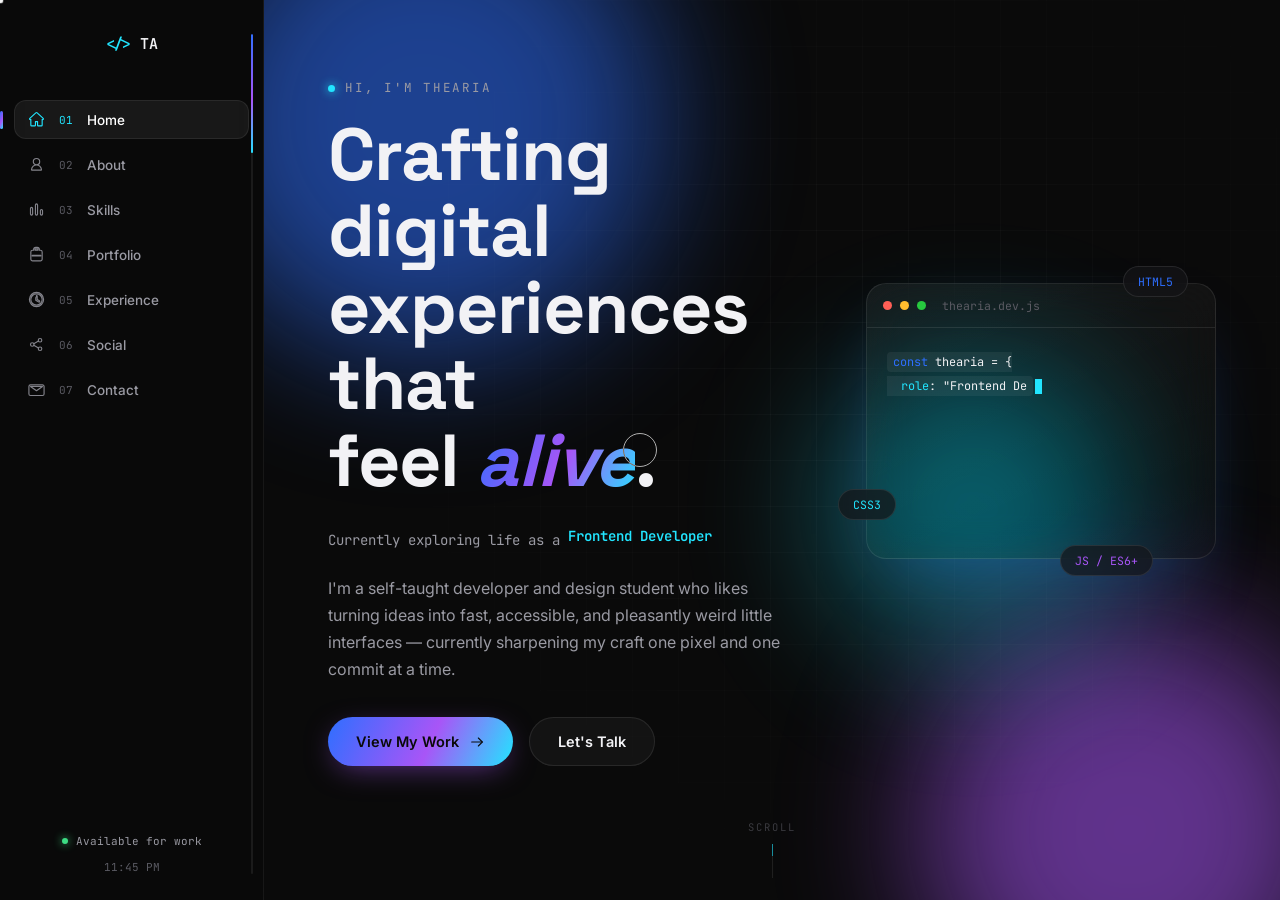
==== index.html @ 5e6c7d55 "Update portfolio files" ====
<!DOCTYPE html>
<html lang="en">
<head>
  <meta charset="UTF-8" />
  <meta name="viewport" content="width=device-width, initial-scale=1, viewport-fit=cover" />
  <title>TheAria — Frontend Developer &amp; UI/UX Designer</title>
  <meta name="description" content="Portfolio of TheAria, a student web designer and frontend developer crafting fast, accessible, and pleasantly weird digital interfaces." />

  <!-- Fonts -->
  <link rel="preconnect" href="https://fonts.googleapis.com" />
  <link rel="preconnect" href="https://fonts.gstatic.com" crossorigin />
  <link href="https://fonts.googleapis.com/css2?family=Space+Grotesk:wght@400;500;600;700&family=Inter:wght@400;500;600;700&family=JetBrains+Mono:wght@400;500;600&display=swap" rel="stylesheet" />

  <link rel="stylesheet" href="style.css" />

  <!-- Inline favicon با حروف TA -->
  <link rel="icon" href="data:image/svg+xml,<svg xmlns=%22http://www.w3.org/2000/svg%22 viewBox=%220 0 32 32%22><rect width=%2232%22 height=%2232%22 rx=%228%22 fill=%22%230A0A0A%22/><text x=%2216%22 y=%2222%22 font-family=%22monospace%22 font-size=%2214%22 fill=%22%2322E5FF%22 text-anchor=%22middle%22>TA</text></svg>" />
</head>
<body class="has-no-cursor">

  <!-- ======================= -->
  <!-- SVG icon sprite (referenced via <use>) -->
  <!-- ======================= -->
  <svg style="display:none" aria-hidden="true">
    <defs>
      <!-- Navigation icons (solid fill, use fill="currentColor" so color CSS works through <use>) -->
      <symbol id="icon-home" viewBox="0 0 24 24" fill="currentColor">
        <path d="M11.03 2.6a1.4 1.4 0 0 1 1.94 0L21.5 10.5a1 1 0 0 1-1.4 1.43L20 11.8V20a1 1 0 0 1-1 1h-4.5a1 1 0 0 1-1-1v-5h-3v5a1 1 0 0 1-1 1H5a1 1 0 0 1-1-1v-8.2l-.1.13a1 1 0 0 1-1.4-1.43z"/>
      </symbol>
      <symbol id="icon-about" viewBox="0 0 24 24" fill="currentColor">
        <path d="M12 3.5a4.5 4.5 0 1 1 0 9 4.5 4.5 0 0 1 0-9zM5 19.5c0-3.87 3.13-7 7-7s7 3.13 7 7a.5.5 0 0 1-.5.5h-13a.5.5 0 0 1-.5-.5z"/>
      </symbol>
      <symbol id="icon-skills" viewBox="0 0 24 24" fill="currentColor">
        <rect x="3.5" y="9" width="3" height="11" rx="1.5"/>
        <rect x="10.5" y="4" width="3" height="16" rx="1.5"/>
        <rect x="17.5" y="12" width="3" height="8" rx="1.5"/>
      </symbol>
      <symbol id="icon-portfolio" viewBox="0 0 24 24" fill="currentColor">
        <path d="M8 5a3 3 0 0 1 3-3h2a3 3 0 0 1 3 3v1h1.5A2.5 2.5 0 0 1 20 8.5v10A2.5 2.5 0 0 1 17.5 21h-11A2.5 2.5 0 0 1 4 18.5v-10A2.5 2.5 0 0 1 6.5 6H8zm2 0v1h4V5a1 1 0 0 0-1-1h-2a1 1 0 0 0-1 1zm-4 8v1h12v-1z"/>
      </symbol>
      <symbol id="icon-experience" viewBox="0 0 24 24" fill="currentColor">
        <path d="M12 2a10 10 0 1 1 0 20A10 10 0 0 1 12 2zm0 2a8 8 0 1 0 0 16A8 8 0 0 0 12 4zm0 2.5a1 1 0 0 1 1 1V12l3.2 1.9a1 1 0 0 1-1 1.72L11.5 13.5A1 1 0 0 1 11 12.6V9.5a1 1 0 0 1 1-1z"/>
      </symbol>
      <symbol id="icon-social" viewBox="0 0 24 24" fill="currentColor">
        <circle cx="6" cy="12" r="2.5"/>
        <circle cx="17" cy="6" r="2.5"/>
        <circle cx="17" cy="18" r="2.5"/>
        <line x1="8.2" y1="10.8" x2="14.8" y2="7.2" stroke="currentColor" stroke-width="1.5" stroke-linecap="round"/>
        <line x1="8.2" y1="13.2" x2="14.8" y2="16.8" stroke="currentColor" stroke-width="1.5" stroke-linecap="round"/>
      </symbol>
      <symbol id="icon-contact" viewBox="0 0 24 24" fill="currentColor">
        <path d="M3.5 5.5A2.2 2.2 0 0 0 1.3 7.7v10.6A2.2 2.2 0 0 0 3.5 20.5h17A2.2 2.2 0 0 0 22.7 18.3V7.7A2.2 2.2 0 0 0 20.5 5.5zm0 2.2 8.5 6 8.5-6z"/>
      </symbol>
      <!-- UI icons -->
      <symbol id="icon-arrow-right" viewBox="0 0 24 24"><path d="M4 12h16" /><path d="M14 6l6 6-6 6" /></symbol>
      <symbol id="icon-external" viewBox="0 0 24 24"><path d="M9 6h-3a2 2 0 0 0-2 2v9a2 2 0 0 0 2 2h9a2 2 0 0 0 2-2v-3" /><path d="M11 13 20 4" /><path d="M14 4h6v6" /></symbol>
      <symbol id="icon-chevron-left" viewBox="0 0 24 24"><path d="M15 5 8 12l7 7" /></symbol>
      <symbol id="icon-chevron-right" viewBox="0 0 24 24"><path d="M9 5l7 7-7 7" /></symbol>
      <symbol id="icon-send" viewBox="0 0 24 24"><path d="M4 12 20 4l-7 16-2.5-6.5z" /><path d="M11.5 13.5 20 4" /></symbol>
      <!-- Social glyphs (solid icons with class="icon-solid") -->
      <symbol id="icon-github" viewBox="0 0 24 24"><path class="icon-solid" d="M12 3.2c-5 0-9 4-9 9 0 4 2.6 7.4 6.2 8.6.5.1.6-.2.6-.5v-1.9c-2.6.6-3.1-1.1-3.1-1.1-.4-1-1-1.3-1-1.3-.9-.6.1-.6.1-.6 1 .1 1.5 1 1.5 1 .9 1.5 2.3 1.1 2.9.8.1-.6.3-1.1.6-1.4-2-.2-4.2-1-4.2-4.5 0-1 .3-1.8 1-2.5-.1-.2-.4-1.2.1-2.5 0 0 .8-.3 2.7 1 .8-.2 1.6-.3 2.5-.3s1.7.1 2.5.3c1.9-1.3 2.7-1 2.7-1 .5 1.3.2 2.3.1 2.5.6.7 1 1.5 1 2.5 0 3.5-2.2 4.3-4.2 4.5.3.3.6.9.6 1.8v2.6c0 .3.1.6.6.5 3.6-1.2 6.2-4.6 6.2-8.6 0-5-4-9-9-9z"/></symbol>
      <symbol id="icon-linkedin" viewBox="0 0 24 24"><rect x="3.5" y="3.5" width="17" height="17" rx="3" /><path d="M7.8 10.2v6.3" /><circle class="icon-solid" cx="7.8" cy="7.4" r="0.9" /><path d="M11.6 16.5v-3.8c0-1.5 1-2.5 2.3-2.5 1.3 0 2.1 1 2.1 2.5v3.8" /><path d="M11.6 10.2v6.3" /></symbol>
      <symbol id="icon-instagram" viewBox="0 0 24 24"><rect x="3.5" y="3.5" width="17" height="17" rx="5" /><circle cx="12" cy="12" r="4" /><circle class="icon-solid" cx="16.8" cy="7.2" r="1" /></symbol>
      <symbol id="icon-telegram" viewBox="0 0 24 24"><circle cx="12" cy="12" r="9" /><path d="M6.5 12.2 17 7.8 14.2 17l-3-3.4-3.6-1.4z" /><path d="M10.6 13.7 17 7.8" /></symbol>
      <symbol id="icon-x" viewBox="0 0 24 24"><path d="M5 5l14 14" /><path d="M19 5 5 19" /></symbol>
      <symbol id="icon-behance" viewBox="0 0 24 24"><rect x="3" y="8.5" width="8" height="7.5" rx="1.5" /><path d="M3 11.8h6" /><path d="M13 16h7.5" /><path d="M13 12.3h6.2" /><path d="M14.6 12.3c.3-1.4 1.5-2.3 3-2.3 1.8 0 3 1.2 3.2 3" /><path d="M14.5 13.5c0 1.7 1.3 2.9 3 2.9 1.3 0 2.3-.6 2.8-1.6" /></symbol>
      <symbol id="icon-dribbble" viewBox="0 0 24 24"><circle cx="12" cy="12" r="8.5" /><path d="M4.5 9.8c4.6 1.5 9.7 1.5 14.6-.4" /><path d="M9 4.2c2.4 3.4 3.8 7.8 3.6 15.4" /><path d="M5 18.4c2.8-3.6 6.8-5 12.8-3.6" /></symbol>
      <symbol id="icon-mail" viewBox="0 0 24 24"><rect x="3" y="5.5" width="18" height="13" rx="2" /><path d="M4 7 12 13l8-6" /></symbol>
    </defs>
  </svg>

  <!-- ======================= -->
  <!-- Custom cursor (fine pointers only) -->
  <!-- ======================= -->
  <div class="cursor-dot" id="cursorDot" aria-hidden="true"></div>
  <div class="cursor-ring" id="cursorRing" aria-hidden="true"></div>

  <!-- ======================= -->
  <!-- Fixed vertical navigation -->
  <!-- ======================= -->
  <nav class="side-nav" aria-label="Section navigation">
    <a href="#home" class="nav-brand" data-goto="0" aria-label="Back to top">
      <span class="brand-mark" aria-hidden="true">&lt;/&gt;</span>
      <span class="brand-name">TA</span>
    </a>

    <ul class="nav-list" role="list">
      <li><button class="nav-link is-active" data-goto="0" aria-current="true">
        <svg class="nav-icon" aria-hidden="true"><use href="#icon-home"></use></svg>
        <span class="nav-index">01</span><span class="nav-label">Home</span>
      </button></li>
      <li><button class="nav-link" data-goto="1">
        <svg class="nav-icon" aria-hidden="true"><use href="#icon-about"></use></svg>
        <span class="nav-index">02</span><span class="nav-label">About</span>
      </button></li>
      <li><button class="nav-link" data-goto="2">
        <svg class="nav-icon" aria-hidden="true"><use href="#icon-skills"></use></svg>
        <span class="nav-index">03</span><span class="nav-label">Skills</span>
      </button></li>
      <li><button class="nav-link" data-goto="3">
        <svg class="nav-icon" aria-hidden="true"><use href="#icon-portfolio"></use></svg>
        <span class="nav-index">04</span><span class="nav-label">Portfolio</span>
      </button></li>
      <li><button class="nav-link" data-goto="4">
        <svg class="nav-icon" aria-hidden="true"><use href="#icon-experience"></use></svg>
        <span class="nav-index">05</span><span class="nav-label">Experience</span>
      </button></li>
      <li><button class="nav-link" data-goto="5">
        <svg class="nav-icon" aria-hidden="true"><use href="#icon-social"></use></svg>
        <span class="nav-index">06</span><span class="nav-label">Social</span>
      </button></li>
      <li><button class="nav-link" data-goto="6">
        <svg class="nav-icon" aria-hidden="true"><use href="#icon-contact"></use></svg>
        <span class="nav-index">07</span><span class="nav-label">Contact</span>
      </button></li>
    </ul>

    <div class="nav-foot">
      <div class="status-pill"><span class="status-dot"></span>Available for work</div>
      <div class="local-time"><span id="localTime">--:--</span></div>
    </div>

    <div class="nav-progress" aria-hidden="true"><span class="nav-progress-fill" id="navProgressFill"></span></div>
  </nav>

  <!-- ======================= -->
  <!-- Section viewport – JS translates .sections-track -->
  <!-- ======================= -->
  <main class="sections-viewport" id="viewport">
    <div class="sections-track" id="track">

      <!-- 01 — HOME -->
      <section class="section hero-section" id="home" data-index="0" aria-label="Home">
        <div class="section-bg hero-bg" aria-hidden="true">
          <span class="mesh-blob blob-a"></span>
          <span class="mesh-blob blob-b"></span>
          <span class="mesh-blob blob-c"></span>
          <span class="grid-overlay"></span>
        </div>

        <div class="section-inner hero-inner no-scrollbar">
          <div class="hero-grid">

            <div class="hero-copy">
              <p class="eyebrow"><span class="eyebrow-dot"></span>Hi, I'm TheAria</p>

              <h1 class="hero-title">
                <span class="reveal-line"><span class="reveal-inner">Crafting digital</span></span>
                <span class="reveal-line"><span class="reveal-inner">experiences that</span></span>
                <span class="reveal-line"><span class="reveal-inner">feel <em class="text-gradient">alive</em>.</span></span>
              </h1>

              <p class="hero-role">
                <span class="hero-role-prefix">Currently exploring life as a</span>
                <span class="role-rotator" id="roleRotator" aria-live="polite">
                  <span class="role-word is-active">Frontend Developer</span>
                  <span class="role-word">UI/UX Designer</span>
                  <span class="role-word">Creative Coder</span>
                  <span class="role-word">CS Student</span>
                </span>
              </p>

              <p class="hero-desc">I'm a self-taught developer and design student who likes turning ideas into fast, accessible, and pleasantly weird little interfaces — currently sharpening my craft one pixel and one commit at a time.</p>

              <div class="hero-actions">
                <button class="btn btn-primary" data-goto="3">
                  <span>View My Work</span>
                  <svg class="btn-icon" aria-hidden="true"><use href="#icon-arrow-right"></use></svg>
                </button>
                <button class="btn btn-ghost" data-goto="6"><span>Let's Talk</span></button>
              </div>
            </div>

            <div class="hero-visual">
              <div class="code-card glass">
                <div class="code-card-head">
                  <span class="win-dot dot-red"></span><span class="win-dot dot-yellow"></span><span class="win-dot dot-green"></span>
                  <span class="code-card-title">thearia.dev.js</span>
                </div>
                <pre class="code-body"><code id="typedCode"></code><span class="code-cursor" id="codeCursor"></span></pre>
              </div>
              <span class="floating-tag tag-a">HTML5</span>
              <span class="floating-tag tag-b">CSS3</span>
              <span class="floating-tag tag-c">JS / ES6+</span>
            </div>

          </div>

          <div class="scroll-hint">
            <span>Scroll</span>
            <div class="scroll-hint-track"><div class="scroll-hint-dot"></div></div>
          </div>
        </div>
      </section>

      <!-- 02 — ABOUT -->
      <section class="section about-section" id="about" data-index="1" aria-label="About">
        <div class="section-bg about-bg" aria-hidden="true"><span class="soft-glow glow-purple"></span></div>

        <div class="section-inner about-inner no-scrollbar">
          <div class="section-head reveal-up">
            <span class="eyebrow">02 — About</span>
            <h2 class="section-title">Student. Designer. <span class="text-gradient">Builder.</span></h2>
          </div>

          <div class="about-grid">
            <div class="about-portrait reveal-up">
              <div class="portrait-frame glass">
                <span class="portrait-glow" aria-hidden="true"></span>
                <span class="portrait-initials">TA</span>
              </div>
              <ul class="about-meta">
                <li><span>Based in</span><strong>Remote, working worldwide</strong></li>
                <li><span>Studying</span><strong>B.Sc. Computer Science</strong></li>
                <li><span>Focus</span><strong>Frontend Dev &amp; UI/UX</strong></li>
              </ul>
            </div>

            <div class="about-copy reveal-up">
              <p>I picked up my first line of HTML at 16, trying to rebuild the homepage of a tiny indie game I loved — badly, at first, but I was hooked. What started as curiosity turned into hundreds of hours of late-night tutorials, broken layouts, and the particular joy of finally centering a <code>div</code>.</p>
              <p>Today I'm a Computer Science student who treats every project as a small design problem worth obsessing over: the easing curve on a hover state, the contrast ratio on a label, the way a page should feel as much as it should function. My goal is simple — become a frontend engineer who thinks like a designer, then eventually build a small studio of my own.</p>

              <div class="about-stats">
                <div class="stat">
                  <span class="stat-value"><span class="stat-num" data-count="2">0</span>+</span>
                  <span class="stat-label">Years coding</span>
                </div>
                <div class="stat">
                  <span class="stat-value"><span class="stat-num" data-count="15">0</span>+</span>
                  <span class="stat-label">Projects shipped</span>
                </div>
                <div class="stat">
                  <span class="stat-value"><span class="stat-num" data-count="3">0</span></span>
                  <span class="stat-label">Hackathons joined</span>
                </div>
                <div class="stat">
                  <span class="stat-value"><span class="stat-num" data-count="100">0</span>%</span>
                  <span class="stat-label">Curiosity-driven</span>
                </div>
              </div>
            </div>
          </div>
        </div>
      </section>

      <!-- 03 — SKILLS -->
      <section class="section skills-section" id="skills" data-index="2" aria-label="Skills">
        <div class="section-bg skills-bg" aria-hidden="true"><span class="soft-glow glow-blue"></span></div>

        <div class="section-inner skills-inner no-scrollbar">
          <div class="section-head reveal-up">
            <span class="eyebrow">03 — Skills</span>
            <h2 class="section-title">Tools I reach for <span class="text-gradient">daily.</span></h2>
          </div>

          <div class="skills-grid">
            <div class="skill-group glass reveal-up">
              <h3 class="skill-group-title">Development</h3>
              <div class="skill-row" data-level="95"><div class="skill-row-top"><span>HTML</span><span class="skill-pct">95%</span></div><div class="skill-track"><div class="skill-fill"></div></div></div>
              <div class="skill-row" data-level="92"><div class="skill-row-top"><span>CSS</span><span class="skill-pct">92%</span></div><div class="skill-track"><div class="skill-fill"></div></div></div>
              <div class="skill-row" data-level="88"><div class="skill-row-top"><span>JavaScript</span><span class="skill-pct">88%</span></div><div class="skill-track"><div class="skill-fill"></div></div></div>
              <div class="skill-row" data-level="80"><div class="skill-row-top"><span>React</span><span class="skill-pct">80%</span></div><div class="skill-track"><div class="skill-fill"></div></div></div>
              <div class="skill-row" data-level="90"><div class="skill-row-top"><span>Responsive Design</span><span class="skill-pct">90%</span></div><div class="skill-track"><div class="skill-fill"></div></div></div>
            </div>

            <div class="skill-group glass reveal-up">
              <h3 class="skill-group-title">Design</h3>
              <div class="skill-row" data-level="85"><div class="skill-row-top"><span>UI / UX Design</span><span class="skill-pct">85%</span></div><div class="skill-track"><div class="skill-fill"></div></div></div>
              <div class="skill-row" data-level="88"><div class="skill-row-top"><span>Figma</span><span class="skill-pct">88%</span></div><div class="skill-track"><div class="skill-fill"></div></div></div>
              <div class="skill-row" data-level="78"><div class="skill-row-top"><span>Web Animations</span><span class="skill-pct">78%</span></div><div class="skill-track"><div class="skill-fill"></div></div></div>

              <h3 class="skill-group-title skill-group-title-spaced">Language</h3>
              <div class="lang-badge">
                <span class="lang-name">English</span>
                <span class="lang-level">Fluent · C1</span>
              </div>
              <p class="lang-note">Comfortable documenting code, writing UX copy, and collaborating with international teams in English.</p>
            </div>

            <div class="skill-group glass skill-group-note reveal-up">
              <h3 class="skill-group-title">Currently leveling up</h3>
              <p>Three.js fundamentals, advanced GSAP timelines, accessible animation patterns, and shipping production-ready React components.</p>
              <div class="note-tags">
                <span>Three.js</span><span>GSAP</span><span>a11y</span><span>Design Systems</span>
              </div>
            </div>
          </div>
        </div>
      </section>

      <!-- 04 — PORTFOLIO -->
      <section class="section portfolio-section" id="portfolio" data-index="3" aria-label="Portfolio">
        <div class="section-bg portfolio-bg" aria-hidden="true"><span class="soft-glow glow-cyan"></span></div>

        <div class="section-inner portfolio-inner no-scrollbar">
          <div class="section-head reveal-up portfolio-head">
            <div>
              <span class="eyebrow">04 — Portfolio</span>
              <h2 class="section-title">Selected <span class="text-gradient">work.</span></h2>
            </div>
            <div class="portfolio-controls">
              <button class="carousel-btn" id="prevProject" aria-label="Previous project"><svg aria-hidden="true"><use href="#icon-chevron-left"></use></svg></button>
              <button class="carousel-btn" id="nextProject" aria-label="Next project"><svg aria-hidden="true"><use href="#icon-chevron-right"></use></svg></button>
            </div>
          </div>

          <div class="portfolio-track no-scrollbar" id="portfolioTrack">

            <article class="project-card glass reveal-up">
              <div class="project-thumb thumb-1">
                <div class="mock-window">
                  <div class="mock-topbar"><span></span><span></span><span></span></div>
                  <div class="mock-body">
                    <div class="mock-block b-hero"></div>
                    <div class="mock-block b-line"></div>
                    <div class="mock-block b-line short"></div>
                    <div class="mock-block b-btn"></div>
                  </div>
                </div>
                <span class="project-no">01</span>
              </div>
              <div class="project-body">
                <h3>Lumen</h3>
                <p>A SaaS landing page exploring animated gradient meshes and scroll-driven storytelling.</p>
                <ul class="project-tags"><li>HTML</li><li>CSS</li><li>GSAP</li></ul>
                <div class="project-links">
                  <a href="#" class="project-link">Live Demo <svg aria-hidden="true"><use href="#icon-external"></use></svg></a>
                  <a href="#" class="project-link">GitHub <svg aria-hidden="true"><use href="#icon-github"></use></svg></a>
                </div>
              </div>
            </article>

            <article class="project-card glass reveal-up">
              <div class="project-thumb thumb-2">
                <div class="mock-window">
                  <div class="mock-topbar"><span></span><span></span><span></span></div>
                  <div class="mock-body grid-body">
                    <div class="mock-block b-card"></div>
                    <div class="mock-block b-card"></div>
                    <div class="mock-block b-card wide"></div>
                    <div class="mock-block b-card"></div>
                  </div>
                </div>
                <span class="project-no">02</span>
              </div>
              <div class="project-body">
                <h3>Pulse</h3>
                <p>A fitness-tracking dashboard concept with live charts, goal rings, and weekly progress views.</p>
                <ul class="project-tags"><li>React</li><li>Chart.js</li><li>Figma</li></ul>
                <div class="project-links">
                  <a href="#" class="project-link">Live Demo <svg aria-hidden="true"><use href="#icon-external"></use></svg></a>
                  <a href="#" class="project-link">GitHub <svg aria-hidden="true"><use href="#icon-github"></use></svg></a>
                </div>
              </div>
            </article>

            <article class="project-card glass reveal-up">
              <div class="project-thumb thumb-3">
                <div class="mock-window">
                  <div class="mock-topbar"><span></span><span></span><span></span></div>
                  <div class="mock-body">
                    <div class="mock-block b-nav"></div>
                    <div class="mock-block b-img"></div>
                    <div class="mock-block b-line"></div>
                    <div class="mock-block b-line short"></div>
                  </div>
                </div>
                <span class="project-no">03</span>
              </div>
              <div class="project-body">
                <h3>Northwind Café</h3>
                <p>A responsive restaurant site with online table booking, built from a Figma file to pixel-accurate code.</p>
                <ul class="project-tags"><li>Responsive</li><li>JavaScript</li><li>Figma</li></ul>
                <div class="project-links">
                  <a href="#" class="project-link">Live Demo <svg aria-hidden="true"><use href="#icon-external"></use></svg></a>
                  <a href="#" class="project-link">GitHub <svg aria-hidden="true"><use href="#icon-github"></use></svg></a>
                </div>
              </div>
            </article>

            <article class="project-card glass reveal-up">
              <div class="project-thumb thumb-4">
                <div class="mock-window">
                  <div class="mock-topbar"><span></span><span></span><span></span></div>
                  <div class="mock-body">
                    <div class="mock-block b-sidebar"></div>
                    <div class="mock-block b-panel"></div>
                  </div>
                </div>
                <span class="project-no">04</span>
              </div>
              <div class="project-body">
                <h3>Aurora UI Kit</h3>
                <p>A small component library and design system — tokens, variants, and docs, built in Figma and React.</p>
                <ul class="project-tags"><li>React</li><li>Design Systems</li><li>Storybook</li></ul>
                <div class="project-links">
                  <a href="#" class="project-link">Live Demo <svg aria-hidden="true"><use href="#icon-external"></use></svg></a>
                  <a href="#" class="project-link">GitHub <svg aria-hidden="true"><use href="#icon-github"></use></svg></a>
                </div>
              </div>
            </article>

          </div>
        </div>
      </section>

      <!-- 05 — EXPERIENCE -->
      <section class="section experience-section" id="experience" data-index="4" aria-label="Experience">
        <div class="section-bg experience-bg" aria-hidden="true"><span class="soft-glow glow-purple"></span></div>

        <div class="section-inner experience-inner no-scrollbar">
          <div class="section-head reveal-up">
            <span class="eyebrow">05 — Experience</span>
            <h2 class="section-title">The road <span class="text-gradient">so far.</span></h2>
          </div>

          <div class="timeline">
            <div class="timeline-line" aria-hidden="true"></div>

            <div class="timeline-item reveal-up">
              <span class="timeline-node"></span>
              <div class="timeline-card glass">
                <span class="timeline-date">Late 2023</span>
                <h3>First line of code</h3>
                <p>Started learning HTML &amp; CSS by rebuilding the homepage of an indie game I loved, just to see if I could.</p>
              </div>
            </div>

            <div class="timeline-item reveal-up">
              <span class="timeline-node"></span>
              <div class="timeline-card glass">
                <span class="timeline-date">Spring 2024</span>
                <h3>JavaScript clicked</h3>
                <p>Built my first interactive projects — a to-do app, a quiz game — and started actually enjoying debugging.</p>
              </div>
            </div>

            <div class="timeline-item reveal-up">
              <span class="timeline-node"></span>
              <div class="timeline-card glass">
                <span class="timeline-date">Summer 2024</span>
                <h3>First hackathon win</h3>
                <p>Took home a "Best UI" award at a local student hackathon for a campus-life companion app.</p>
              </div>
            </div>

            <div class="timeline-item reveal-up">
              <span class="timeline-node"></span>
              <div class="timeline-card glass">
                <span class="timeline-date">Late 2024</span>
                <h3>Figma certified, first client</h3>
                <p>Completed an advanced UI/UX certification and shipped my first freelance landing page for a local café.</p>
              </div>
            </div>

            <div class="timeline-item reveal-up">
              <span class="timeline-node"></span>
              <div class="timeline-card glass">
                <span class="timeline-date">2025</span>
                <h3>React &amp; component thinking</h3>
                <p>Started my Computer Science degree and rebuilt my workflow around React, design tokens, and reusable components.</p>
              </div>
            </div>

            <div class="timeline-item is-now reveal-up">
              <span class="timeline-node"></span>
              <div class="timeline-card glass">
                <span class="timeline-date">Now</span>
                <h3>Sharpening motion design</h3>
                <p>Exploring scroll-driven animation, GSAP, and accessible micro-interactions — this very portfolio is part of that practice.</p>
              </div>
            </div>

            <div class="timeline-item is-next reveal-up">
              <span class="timeline-node"></span>
              <div class="timeline-card glass">
                <span class="timeline-date">Next</span>
                <h3>Looking ahead</h3>
                <p>Aiming for a frontend internship or junior role where I can learn from a real product team and keep shipping.</p>
              </div>
            </div>
          </div>
        </div>
      </section>

      <!-- 06 — SOCIAL -->
      <section class="section social-section" id="social" data-index="5" aria-label="Social links">
        <div class="section-bg social-bg" aria-hidden="true"><span class="soft-glow glow-cyan"></span></div>

        <div class="section-inner social-inner no-scrollbar">
          <div class="section-head reveal-up">
            <span class="eyebrow">06 — Elsewhere</span>
            <h2 class="section-title">Find me <span class="text-gradient">online.</span></h2>
          </div>

          <div class="social-grid">
            <a href="#" class="social-card glass card-featured reveal-up">
              <svg class="social-icon" aria-hidden="true"><use href="#icon-github"></use></svg>
              <span class="social-name">GitHub</span>
              <span class="social-handle">@TheAria · code &amp; experiments</span>
            </a>
            <a href="#" class="social-card glass reveal-up">
              <svg class="social-icon" aria-hidden="true"><use href="#icon-linkedin"></use></svg>
              <span class="social-name">LinkedIn</span>
              <span class="social-handle">TheAria</span>
            </a>
            <a href="#" class="social-card glass reveal-up">
              <svg class="social-icon" aria-hidden="true"><use href="#icon-dribbble"></use></svg>
              <span class="social-name">Dribbble</span>
              <span class="social-handle">@TheAria</span>
            </a>
            <a href="#" class="social-card glass reveal-up">
              <svg class="social-icon" aria-hidden="true"><use href="#icon-behance"></use></svg>
              <span class="social-name">Behance</span>
              <span class="social-handle">/TheAria</span>
            </a>
            <a href="#" class="social-card glass reveal-up">
              <svg class="social-icon" aria-hidden="true"><use href="#icon-instagram"></use></svg>
              <span class="social-name">Instagram</span>
              <span class="social-handle">@thearia.codes</span>
            </a>
            <a href="#" class="social-card glass reveal-up">
              <svg class="social-icon" aria-hidden="true"><use href="#icon-x"></use></svg>
              <span class="social-name">X</span>
              <span class="social-handle">@TheAriaDev</span>
            </a>
            <a href="#" class="social-card glass reveal-up">
              <svg class="social-icon" aria-hidden="true"><use href="#icon-telegram"></use></svg>
              <span class="social-name">Telegram</span>
              <span class="social-handle">@TheAria</span>
            </a>
          </div>
        </div>
      </section>

      <!-- 07 — CONTACT -->
      <section class="section contact-section" id="contact" data-index="6" aria-label="Contact">
        <div class="section-bg contact-bg" aria-hidden="true">
          <span class="mesh-blob blob-a small"></span>
          <span class="mesh-blob blob-b small"></span>
        </div>

        <div class="section-inner contact-inner no-scrollbar">
          <div class="contact-grid">
            <div class="contact-intro reveal-up">
              <span class="eyebrow">07 — Contact</span>
              <h2 class="section-title">Let's build something <span class="text-gradient">great.</span></h2>
              <p>Have a project, an opportunity, or just want to talk about clever CSS tricks? My inbox is always open.</p>

              <a href="mailto:hello@thearia.dev" class="contact-email">
                <svg aria-hidden="true"><use href="#icon-mail"></use></svg>
                hello@thearia.dev
              </a>

              <div class="contact-social-row">
                <a href="#" aria-label="GitHub"><svg aria-hidden="true"><use href="#icon-github"></use></svg></a>
                <a href="#" aria-label="LinkedIn"><svg aria-hidden="true"><use href="#icon-linkedin"></use></svg></a>
                <a href="#" aria-label="X (Twitter)"><svg aria-hidden="true"><use href="#icon-x"></use></svg></a>
                <a href="#" aria-label="Instagram"><svg aria-hidden="true"><use href="#icon-instagram"></use></svg></a>
              </div>
            </div>

            <form class="contact-form glass reveal-up" id="contactForm" novalidate>
              <div class="form-row">
                <label for="name">Name</label>
                <input id="name" name="name" type="text" autocomplete="name" required placeholder="Your name" />
              </div>
              <div class="form-row">
                <label for="email">Email</label>
                <input id="email" name="email" type="email" autocomplete="email" required placeholder="you@example.com" />
              </div>
              <div class="form-row">
                <label for="message">Message</label>
                <textarea id="message" name="message" rows="4" required placeholder="Tell me about your project..."></textarea>
              </div>
              <button type="submit" class="btn btn-primary btn-submit" id="submitBtn">
                <span class="btn-submit-label">Send Message</span>
                <svg class="btn-icon" aria-hidden="true"><use href="#icon-send"></use></svg>
              </button>
              <p class="form-status" id="formStatus" role="status" aria-live="polite"></p>
            </form>
          </div>

          <footer class="site-footer">
            <p>Designed &amp; built with ❤️ by TheAria — © 2026. Crafted in HTML, CSS &amp; vanilla JavaScript.</p>
          </footer>
        </div>
      </section>

    </div>
  </main>

  <script src="./script.js"></script>
</body>
</html>
---- style.css ----
/* =================================================================
   THEARIA — PORTFOLIO STYLESHEET
   (نسخه نهایی با بهبود انیمیشن کانتکت و کاهش زمان تأخیر)
   ================================================================= */

/* ---------- 1. DESIGN TOKENS ---------- */
:root {
  --void: #0A0A0A;
  --charcoal: #161616;
  --surface: #1b1b1f;
  --surface-soft: rgba(255, 255, 255, 0.035);
  --border-glass: rgba(255, 255, 255, 0.09);

  --electric-blue: #2E6FFF;
  --neon-purple: #A855F7;
  --cyan-glow: #22E5FF;

  --text-primary: #F2F2F5;
  --text-muted: #9A9AA3;
  --text-faint: #5B5B63;

  --gradient-main: linear-gradient(115deg, var(--electric-blue) 0%, var(--neon-purple) 55%, var(--cyan-glow) 100%);
  --gradient-soft: linear-gradient(115deg, rgba(46, 111, 255, .18), rgba(168, 85, 247, .16) 55%, rgba(34, 229, 255, .16) 100%);

  --font-display: 'Space Grotesk', 'Segoe UI', sans-serif;
  --font-body: 'Inter', 'Segoe UI', sans-serif;
  --font-mono: 'JetBrains Mono', 'Courier New', monospace;

  --nav-width: 264px;
  --nav-height: 0px;
  --ease: cubic-bezier(.65, 0, .35, 1);
  --vh: 1vh;
}

/* ---------- 2. RESET & BASE ---------- */
*,
*::before,
*::after {
  box-sizing: border-box;
}
html,
body {
  margin: 0;
  padding: 0;
  height: 100%;
  background: var(--void);
  color: var(--text-primary);
  font-family: var(--font-body);
  overflow: hidden;
  -webkit-font-smoothing: antialiased;
}
img,
svg {
  display: block;
  max-width: 100%;
}
ul {
  margin: 0;
  padding: 0;
  list-style: none;
}
a {
  color: inherit;
  text-decoration: none;
}
button {
  font: inherit;
  color: inherit;
  background: none;
  border: none;
  cursor: pointer;
}
h1,
h2,
h3,
p {
  margin: 0;
}
::selection {
  background: var(--neon-purple);
  color: #fff;
}

/* ---------- SVG ICON FIX ---------- */
/* Stroke-based UI icons (arrow, external, chevrons, send, social outline icons) */
svg:not([fill="currentColor"]) path,
svg:not([fill="currentColor"]) circle,
svg:not([fill="currentColor"]) rect,
svg:not([fill="currentColor"]) line {
  fill: none;
  stroke: currentColor;
  stroke-width: 1.6;
  stroke-linecap: round;
  stroke-linejoin: round;
}

/* Solid fill icons (github path, linkedin dot, instagram dot) */
.icon-solid {
  fill: currentColor !important;
  stroke: none !important;
}

/* Nav icons: the <use> elements reference symbols that have fill="currentColor" set.
   Force the SVG wrapper to inherit color so fill works correctly. */
.nav-icon,
.nav-icon use {
  color: inherit;
}

/* Social icons in social section — these are stroke-based symbols */
.social-icon path,
.social-icon circle,
.social-icon rect,
.social-icon line {
  stroke: currentColor;
  fill: none;
  stroke-width: 1.6;
  stroke-linecap: round;
  stroke-linejoin: round;
}

/* icon-solid paths inside social icons */
.social-icon .icon-solid {
  fill: currentColor !important;
  stroke: none !important;
}

/* خود SVG رنگ را از والد ارث می‌برد */
svg {
  color: inherit;
  flex-shrink: 0;
  width: 20px;
  height: 20px;
}

/* ---------- 3. TYPOGRAPHY ---------- */
.eyebrow {
  display: inline-flex;
  align-items: center;
  gap: 10px;
  font-family: var(--font-mono);
  font-size: 12.5px;
  letter-spacing: .14em;
  text-transform: uppercase;
  color: var(--text-muted);
  margin: 0 0 18px;
}
.eyebrow-dot {
  width: 7px;
  height: 7px;
  border-radius: 50%;
  background: var(--cyan-glow);
  box-shadow: 0 0 10px var(--cyan-glow);
}

.section-title {
  font-family: var(--font-display);
  font-weight: 600;
  font-size: clamp(2.1rem, 4.4vw, 3.4rem);
  line-height: 1.08;
  letter-spacing: -0.01em;
  color: var(--text-primary);
}
.text-gradient {
  background: var(--gradient-main);
  -webkit-background-clip: text;
  background-clip: text;
  color: transparent;
}
.section-head {
  margin-bottom: clamp(28px, 4vh, 48px);
}

p {
  color: var(--text-muted);
  line-height: 1.7;
  font-size: 15.5px;
}
code {
  font-family: var(--font-mono);
  background: rgba(255, 255, 255, .06);
  padding: 2px 6px;
  border-radius: 4px;
  font-size: .9em;
}

/* ---------- 4. BUTTONS & GLASS ---------- */
.glass {
  background: linear-gradient(155deg, rgba(255, 255, 255, .055), rgba(255, 255, 255, .015));
  border: 1px solid var(--border-glass);
  backdrop-filter: blur(20px) saturate(140%);
  -webkit-backdrop-filter: blur(20px) saturate(140%);
  border-radius: 20px;
}

.btn {
  position: relative;
  display: inline-flex;
  align-items: center;
  gap: 10px;
  padding: 15px 28px;
  border-radius: 100px;
  font-family: var(--font-body);
  font-weight: 600;
  font-size: 14.5px;
  cursor: pointer;
  isolation: isolate;
  transition:box-shadow .45s var(--ease);
}
.btn-icon {
  width: 16px;
  height: 16px;
  transition: transform .35s var(--ease);
}
.btn-primary {
  color: #0A0A0A;
  background: var(--gradient-main);
  box-shadow: 0 8px 30px -8px rgba(168, 85, 247, .55);
}
.btn-primary:hover {
  transform: translateY(-3px);
  box-shadow: 0 14px 36px -8px rgba(34, 229, 255, .55);
}
.btn-primary:hover .btn-icon {
  transform: translateX(4px);
}
.btn-ghost {
  color: var(--text-primary);
  background: rgba(255, 255, 255, .04);
  border: 1px solid var(--border-glass);
}
.btn-ghost:hover {
  background: rgba(255, 255, 255, .09);
  transform: translateY(-3px);
  border-color: rgba(255, 255, 255, .2);
}
.btn:active {
  transform: translateY(0) scale(.97);
}

/* ---------- 5. CUSTOM CURSOR ---------- */
.cursor-dot,
.cursor-ring {
  position: fixed;
  top: 0;
  left: 0;
  pointer-events: none;
  z-index: 999;
  border-radius: 50%;
  transform: translate(-50%, -50%);
  mix-blend-mode: difference;
}
.cursor-dot {
  width: 7px;
  height: 7px;
  background: #fff;
  transition: opacity .2s;
}
.cursor-ring {
  width: 34px;
  height: 34px;
  border: 1.4px solid rgba(255, 255, 255, .7);
  transition: width .25s var(--ease), height .25s var(--ease), opacity .2s, border-color .25s;
}
.cursor-ring.is-active {
  width: 54px;
  height: 54px;
  border-color: var(--cyan-glow);
}
.has-no-cursor .cursor-dot,
.has-no-cursor .cursor-ring {
  display: none;
}

/* ---------- 6. VERTICAL NAVIGATION ---------- */
.side-nav {
  position: fixed;
  top: 0;
  left: 0;
  width: var(--nav-width);
  height: 100%;
  display: flex;
  flex-direction: column;
  align-items: center;
  padding: 34px 0 26px;
  z-index: 60;
  background: rgba(10, 10, 10, .55);
  border-right: 1px solid rgba(255, 255, 255, .06);
  backdrop-filter: blur(16px);
}
.nav-brand {
  display: flex;
  align-items: center;
  gap: 8px;
  margin-bottom: 46px;
  font-family: var(--font-mono);
  font-weight: 600;
  font-size: 15px;
  transition: opacity .3s;
}
.nav-brand:hover {
  opacity: .7;
}
.brand-mark {
  color: var(--cyan-glow);
}

.nav-list {
  display: flex;
  flex-direction: column;
  gap: 6px;
  width: 100%;
  padding: 0 14px;
}
.nav-link {
  width: 100%;
  display: flex;
  align-items: center;
  gap: 14px;
  padding: 11px 14px;
  border-radius: 12px;
  position: relative;
  color: var(--text-muted);
  transition: color .3s, background .3s;
}
.nav-link:hover {
  color: var(--text-primary);
  background: rgba(255, 255, 255, .04);
}
.nav-icon {
  width: 17px;
  height: 17px;
  flex-shrink: 0;
  opacity: .85;
  color: var(--text-muted);
  transition: color .3s;
}
/* Nav icons use fill="currentColor" symbols; override any inherited stroke rules */
.nav-icon path,
.nav-icon circle,
.nav-icon rect,
.nav-icon line {
  fill: currentColor;
  stroke: none;
}
.nav-index {
  font-family: var(--font-mono);
  font-size: 11px;
  color: var(--text-faint);
}
.nav-label {
  font-size: 13.5px;
  font-weight: 500;
  white-space: nowrap;
}
.nav-link.is-active {
  color: #fff;
  background: rgba(255, 255, 255, .06);
  box-shadow: inset 0 0 0 1px rgba(255, 255, 255, .08);
}
.nav-link.is-active .nav-icon {
  color: var(--cyan-glow);
  opacity: 1;
}
.nav-link.is-active .nav-index {
  color: var(--cyan-glow);
}
.nav-link.is-active::before {
  content: '';
  position: absolute;
  left: -14px;
  top: 50%;
  transform: translateY(-50%);
  width: 3px;
  height: 18px;
  border-radius: 3px;
  background: var(--gradient-main);
}

.nav-foot {
  margin-top: auto;
  display: flex;
  flex-direction: column;
  align-items: center;
  gap: 12px;
  padding: 0 18px;
  width: 100%;
}
.status-pill {
  display: flex;
  align-items: center;
  gap: 8px;
  font-size: 11px;
  color: var(--text-muted);
  font-family: var(--font-mono);
  white-space: nowrap;
}
.status-dot {
  width: 6px;
  height: 6px;
  border-radius: 50%;
  background: #3ddc84;
  box-shadow: 0 0 8px #3ddc84;
  animation: pulse-dot 2.2s ease-in-out infinite;
}
@keyframes pulse-dot {
  0%,
  100% {
    opacity: 1;
  }
  50% {
    opacity: .35;
  }
}
.local-time {
  font-family: var(--font-mono);
  font-size: 11px;
  color: var(--text-faint);
}

.nav-progress {
  position: absolute;
  right: 10px;
  top: 34px;
  bottom: 26px;
  width: 2px;
  background: rgba(255, 255, 255, .07);
  border-radius: 2px;
  overflow: hidden;
}
.nav-progress-fill {
  position: absolute;
  top: 0;
  left: 0;
  width: 100%;
  height: 14.2%;
  background: var(--gradient-main);
  border-radius: 2px;
  transition: transform 1s var(--ease);
  transform: translateY(0);
}

/* ---------- 7. SECTION VIEWPORT / SCROLL ENGINE ---------- */
.sections-viewport {
  position: fixed;
  top: 0;
  left: var(--nav-width);
  bottom: var(--nav-height);
  width: calc(100% - var(--nav-width));
  height: calc(100% - var(--nav-height));
  overflow: hidden;
}
.sections-track {
  width: 100%;
  transition: transform 1.05s var(--ease);
  will-change: transform;
}
.section {
  position: relative;
  width: 100%;
  height: calc(var(--vh, 1vh) * 100);
  display: flex;
  align-items: center;
  justify-content: center;
  overflow: hidden;
}
.section-inner {
  position: relative;
  z-index: 2;
  width: 100%;
  max-width: 1280px;
  margin: 0 auto;
  padding: 0 64px;
  max-height: 100%;
  overflow-y: auto;
  -webkit-overflow-scrolling: touch;
  scroll-behavior: smooth;
}

/* ---------- HIDE ALL SCROLLBARS ---------- */
.section-inner,
.portfolio-track,
.no-scrollbar {
  scrollbar-width: none; /* Firefox */
  -ms-overflow-style: none; /* IE/Edge */
}
.section-inner::-webkit-scrollbar,
.portfolio-track::-webkit-scrollbar,
.no-scrollbar::-webkit-scrollbar {
  display: none; /* Chrome, Safari, Opera */
}

/* decorative backgrounds */
.section-bg {
  position: absolute;
  inset: 0;
  z-index: 0;
  overflow: hidden;
  pointer-events: none;
}
.mesh-blob {
  position: absolute;
  border-radius: 50%;
  filter: blur(70px);
  opacity: .55;
  will-change: transform;
}
.blob-a {
  width: 480px;
  height: 480px;
  background: var(--electric-blue);
  top: -120px;
  left: -80px;
}
.blob-b {
  width: 420px;
  height: 420px;
  background: var(--neon-purple);
  bottom: -140px;
  right: -60px;
}
.blob-c {
  width: 300px;
  height: 300px;
  background: var(--cyan-glow);
  top: 40%;
  left: 55%;
  opacity: .35;
}
.mesh-blob.small {
  transform: scale(.6);
}
.grid-overlay {
  position: absolute;
  inset: 0;
  background-image:
    linear-gradient(rgba(255, 255, 255, .035) 1px, transparent 1px),
    linear-gradient(90deg, rgba(255, 255, 255, .035) 1px, transparent 1px);
  background-size: 46px 46px;
  mask-image: radial-gradient(circle at 60% 40%, rgba(0, 0, 0, .9), transparent 70%);
}
.soft-glow {
  position: absolute;
  width: 600px;
  height: 600px;
  border-radius: 50%;
  filter: blur(110px);
  opacity: .25;
}
.glow-blue {
  background: var(--electric-blue);
  top: -180px;
  right: -120px;
}
.glow-purple {
  background: var(--neon-purple);
  top: 10%;
  left: -200px;
}
.glow-cyan {
  background: var(--cyan-glow);
  bottom: -200px;
  right: 10%;
}

/* ---------- 8. REVEAL ANIMATIONS ---------- */
/* کاهش زمان تأخیر پایه از 70ms به 50ms برای ورود سریع‌تر */
.reveal-up {
  opacity: 0;
  transform: translateY(34px);
  transition: opacity .5s var(--ease), transform .7s var(--ease);
  transition-delay: calc(var(--ri, 0) * 15ms);
  will-change: opacity, transform;
  backface-visibility: hidden;
}
.reveal-up * {
  opacity: inherit;
  transform: inherit;
}
.section.is-active .reveal-up {
  opacity: 1;
  transform: translateY(0);
}

/* ---------- SOCIAL SECTION REVEAL (بهبود انیمیشن ورود) ---------- */
.social-section .reveal-up {
  opacity: 0;
  transform: translateY(34px);
  transition: opacity 0.8s cubic-bezier(.65, 0, .35, 1),
              transform 0.8s cubic-bezier(.65, 0, .35, 1);
  transition-delay: calc(var(--ri, 0) * 50ms);
  will-change: transform, opacity;
  backface-visibility: hidden;
}
.social-section.is-active .reveal-up {
  opacity: 1;
  transform: translateY(0);
}

/* ---------- PORTFOLIO SECTION REVEAL (بهبود انیمیشن ورود کارت‌ها) ---------- */
.portfolio-section .reveal-up {
  opacity: 0;
  transform: translateY(34px);
  transition: opacity 0.8s cubic-bezier(.65, 0, .35, 1),
              transform 0.8s cubic-bezier(.65, 0, .35, 1);
  transition-delay: calc(var(--ri, 0) * 50ms);
  will-change: transform, opacity;
  backface-visibility: hidden;
}
.portfolio-section.is-active .reveal-up {
  opacity: 1;
  transform: translateY(0);
}

/* ---------- CONTACT SECTION REVEAL (بهبود انیمیشن ورود) ---------- */
.contact-section .reveal-up {
  opacity: 0;
  transform: translateY(34px);
  transition: opacity 0.8s cubic-bezier(.65, 0, .35, 1),
              transform 0.8s cubic-bezier(.65, 0, .35, 1);
  transition-delay: calc(var(--ri, 0) * 50ms);
  will-change: transform, opacity;
  backface-visibility: hidden;
}
.contact-section.is-active .reveal-up {
  opacity: 1;
  transform: translateY(0);
}

.reveal-line {
  display: block;
  overflow: hidden;
}
.reveal-inner {
  display: block;
  transform: translateY(110%);
  transition: transform .85s var(--ease);
}
.section.is-active .reveal-inner {
  transform: translateY(0);
}
.hero-section .reveal-line:nth-child(1) .reveal-inner {
  transition-delay: .15s;
}
.hero-section .reveal-line:nth-child(2) .reveal-inner {
  transition-delay: .27s;
}
.hero-section .reveal-line:nth-child(3) .reveal-inner {
  transition-delay: .39s;
}

/* ---------- 9. HERO ---------- */
.hero-inner {
  overflow: scroll;
  padding-top: 6vh;
}
.hero-grid {
  display: grid;
  grid-template-columns: 1.15fr .85fr;
  gap: 64px;
  align-items: center;
}
.hero-title {
  font-family: var(--font-display);
  font-weight: 700;
  font-size: clamp(2.6rem, 6vw, 4.6rem);
  line-height: 1.04;
  letter-spacing: -0.015em;
  margin-bottom: 26px;
}
.hero-role {
  display: flex;
  flex-wrap: wrap;
  align-items: baseline;
  gap: 8px;
  font-family: var(--font-mono);
  font-size: 14px;
  color: var(--text-muted);
  margin-bottom: 22px;
}
.role-rotator {
  position: relative;
  height: 1.4em;
  display: inline-block;
  min-width: 200px;
}
.role-word {
  position: absolute;
  left: 0;
  top: 0;
  white-space: nowrap;
  color: var(--cyan-glow);
  font-weight: 600;
  opacity: 0;
  transform: translateY(14px);
  transition: opacity .5s var(--ease), transform .5s var(--ease);
}
.role-word.is-active {
  opacity: 1;
  transform: translateY(0);
}
.hero-desc {
  max-width: 460px;
  margin-bottom: 34px;
  font-size: 16px;
}
.hero-actions {
  display: flex;
  gap: 16px;
  flex-wrap: wrap;
}

.hero-visual {
  position: relative;
  display: flex;
  justify-content: center;
}
.code-card {
  width: 100%;
  max-width: 380px;
  padding: 0;
  overflow: hidden;
  box-shadow: 0 30px 70px -30px rgba(46, 111, 255, .35);
}
.code-card-head {
  display: flex;
  align-items: center;
  gap: 8px;
  padding: 14px 16px;
  border-bottom: 1px solid var(--border-glass);
}
.win-dot {
  width: 9px;
  height: 9px;
  border-radius: 50%;
}
.dot-red {
  background: #ff5f56;
}
.dot-yellow {
  background: #ffbd2e;
}
.dot-green {
  background: #27c93f;
}
.code-card-title {
  margin-left: 8px;
  font-family: var(--font-mono);
  font-size: 11.5px;
  color: var(--text-faint);
}
.code-body {
  margin: 0;
  padding: 22px 20px 26px;
  font-family: var(--font-mono);
  font-size: 13.2px;
  line-height: 1.85;
  white-space: pre-wrap;
  word-break: break-word;
  min-height: 230px;
}
.code-cursor {
  display: inline-block;
  width: 7px;
  height: 15px;
  background: var(--cyan-glow);
  vertical-align: middle;
  margin-left: 2px;
  animation: blink 1s step-end infinite;
}
@keyframes blink {
  50% {
    opacity: 0;
  }
}
.tok-key {
  color: var(--cyan-glow);
}
.tok-string {
  color: var(--neon-purple);
}
.tok-kw {
  color: var(--electric-blue);
}
.tok-punc {
  color: var(--text-faint);
}
.tok-plain {
  color: var(--text-muted);
}

.floating-tag {
  position: absolute;
  font-family: var(--font-mono);
  font-size: 11.5px;
  padding: 7px 14px;
  border-radius: 100px;
  border: 1px solid var(--border-glass);
  background: rgba(20, 20, 24, .7);
  backdrop-filter: blur(10px);
  animation: float-tag 6s ease-in-out infinite;
}
.tag-a {
  top: -6%;
  right: 8%;
  color: var(--electric-blue);
  animation-delay: 0s;
}
.tag-b {
  bottom: 14%;
  left: -8%;
  color: var(--cyan-glow);
  animation-delay: 1.4s;
}
.tag-c {
  bottom: -6%;
  right: 18%;
  color: var(--neon-purple);
  animation-delay: 2.8s;
}
@keyframes float-tag {
  0%,
  100% {
    transform: translateY(0);
  }
  50% {
    transform: translateY(-12px);
  }
}

.scroll-hint {
  display: flex;
  flex-direction: column;
  align-items: center;
  gap: 10px;
  margin-top: 6vh;
  opacity: .6;
  transition: opacity .6s var(--ease), visibility .6s var(--ease);
}
.scroll-hint.is-hidden {
  opacity: 0;
  visibility: hidden;
  pointer-events: none;
}
.scroll-hint span {
  font-family: var(--font-mono);
  font-size: 10.5px;
  letter-spacing: .18em;
  text-transform: uppercase;
  color: var(--text-faint);
}
.scroll-hint-track {
  width: 1px;
  height: 34px;
  background: rgba(255, 255, 255, .15);
  position: relative;
  overflow: hidden;
}
.scroll-hint-dot {
  position: absolute;
  width: 1px;
  height: 12px;
  background: var(--cyan-glow);
  left: 0;
  top: 0;
  animation: scroll-trickle 1.8s ease-in-out infinite;
}
@keyframes scroll-trickle {
  0% {
    top: -12px;
  }
  100% {
    top: 34px;
  }
}

/* ---------- 10. ABOUT ---------- */
.about-grid {
  display: grid;
  grid-template-columns: .85fr 1.15fr;
  gap: 64px;
  align-items: start;
}
.portrait-frame {
  position: relative;
  width: 100%;
  max-width: 280px;
  aspect-ratio: 1/1;
  display: flex;
  align-items: center;
  justify-content: center;
  margin-bottom: 28px;
  overflow: hidden;
}
.portrait-glow {
  position: absolute;
  width: 140%;
  height: 140%;
  background: var(--gradient-main);
  opacity: .22;
  filter: blur(40px);
  animation: slow-spin 14s linear infinite;
}
@keyframes slow-spin {
  to {
    transform: rotate(360deg);
  }
}
.portrait-initials {
  position: relative;
  font-family: var(--font-display);
  font-size: 5.2rem;
  font-weight: 700;
  background: var(--gradient-main);
  -webkit-background-clip: text;
  background-clip: text;
  color: transparent;
}
.about-meta {
  display: flex;
  flex-direction: column;
  gap: 14px;
  max-width: 280px;
}
.about-meta li {
  display: flex;
  justify-content: space-between;
  gap: 12px;
  font-size: 13px;
  padding-bottom: 12px;
  border-bottom: 1px solid rgba(255, 255, 255, .07);
}
.about-meta li span {
  color: var(--text-faint);
}
.about-meta li strong {
  font-weight: 500;
  text-align: right;
}

.about-copy p {
  margin-bottom: 18px;
  font-size: 15.5px;
}
.about-stats {
  display: grid;
  grid-template-columns: repeat(4, 1fr);
  gap: 18px;
  margin-top: 30px;
}
.stat {
  display: flex;
  flex-direction: column;
  gap: 4px;
}
.stat-value {
  font-family: var(--font-display);
  font-size: clamp(1.6rem, 2.6vw, 2.2rem);
  font-weight: 600;
  color: var(--text-primary);
}
.stat-label {
  font-size: 11.5px;
  color: var(--text-faint);
  letter-spacing: .02em;
}

/* ---------- 11. SKILLS ---------- */
.skills-grid {
  display: grid;
  grid-template-columns: 1fr 1fr 1fr;
  gap: 24px;
  align-items: start;
}
.skill-group {
  padding: 30px 28px;
}
.skill-group-title {
  font-family: var(--font-display);
  font-size: 1.05rem;
  font-weight: 600;
  margin-bottom: 20px;
}
.skill-group-title-spaced {
  margin-top: 28px;
}
.skill-row {
  margin-bottom: 18px;
}
.skill-row:last-child {
  margin-bottom: 0;
}
.skill-row-top {
  display: flex;
  justify-content: space-between;
  font-size: 13px;
  margin-bottom: 8px;
  color: var(--text-muted);
}
.skill-track {
  height: 6px;
  border-radius: 6px;
  background: rgba(255, 255, 255, .07);
  overflow: hidden;
}
.skill-fill {
  height: 100%;
  width: 0%;
  border-radius: 6px;
  background: var(--gradient-main);
  transition: width 1.3s var(--ease);
  box-shadow: 0 0 12px rgba(168, 85, 247, .5);
}
.lang-badge {
  display: flex;
  justify-content: space-between;
  align-items: center;
  padding: 14px 16px;
  border-radius: 12px;
  background: rgba(255, 255, 255, .04);
  border: 1px solid var(--border-glass);
  margin-bottom: 12px;
}
.lang-name {
  font-weight: 600;
}
.lang-level {
  font-family: var(--font-mono);
  font-size: 11.5px;
  color: var(--cyan-glow);
}
.lang-note {
  font-size: 13px;
  line-height: 1.6;
}
.skill-group-note p {
  font-size: 14px;
  margin-bottom: 18px;
}
.note-tags {
  display: flex;
  flex-wrap: wrap;
  gap: 8px;
}
.note-tags span {
  font-family: var(--font-mono);
  font-size: 11px;
  padding: 6px 12px;
  border-radius: 100px;
  border: 1px solid var(--border-glass);
  color: var(--text-muted);
}

/* ---------- 12. PORTFOLIO ---------- */
.portfolio-head {
  display: flex;
  justify-content: space-between;
  align-items: flex-end;
}
.portfolio-controls {
  display: flex;
  gap: 10px;
}
.carousel-btn {
  width: 42px;
  height: 42px;
  border-radius: 50%;
  display: flex;
  align-items: center;
  justify-content: center;
  border: 1px solid var(--border-glass);
  background: rgba(255, 255, 255, .03);
  transition: background .3s, transform .3s, border-color .3s;
}
.carousel-btn:hover {
  background: rgba(255, 255, 255, .09);
  border-color: var(--cyan-glow);
  transform: translateY(-2px);
}
.carousel-btn svg {
  width: 17px;
  height: 17px;
}

.portfolio-track {
  display: flex;
  gap: 24px;
  overflow-x: auto;
  scroll-snap-type: x mandatory;
  padding-bottom: 8px;
  cursor: grab;
  touch-action: pan-x;
}
.portfolio-track:active {
  cursor: grabbing;
}
.project-card {
  flex: 0 0 min(420px, 86vw);
  scroll-snap-align: start;
  overflow: hidden;
  transition: transform .5s var(--ease), box-shadow .5s var(--ease), border-color .5s;
}
.project-card:hover {
  transform: translateY(-8px);
  box-shadow: 0 26px 50px -22px rgba(34, 229, 255, .25);
  border-color: rgba(255, 255, 255, .2);
}
.project-thumb {
  position: relative;
  height: 200px;
  padding: 22px;
  background: linear-gradient(150deg, rgba(255, 255, 255, .05), rgba(255, 255, 255, .01));
  border-bottom: 1px solid var(--border-glass);
}
.project-no {
  position: absolute;
  bottom: 14px;
  right: 18px;
  font-family: var(--font-mono);
  font-size: 11px;
  color: var(--text-faint);
}
.mock-window {
  width: 100%;
  height: 100%;
  border-radius: 10px;
  background: rgba(8, 8, 10, .6);
  border: 1px solid rgba(255, 255, 255, .08);
  overflow: hidden;
  transition: transform .5s var(--ease);
}
.project-card:hover .mock-window {
  transform: scale(1.03);
}
.mock-topbar {
  display: flex;
  gap: 5px;
  padding: 9px 11px;
  border-bottom: 1px solid rgba(255, 255, 255, .06);
}
.mock-topbar span {
  width: 6px;
  height: 6px;
  border-radius: 50%;
  background: rgba(255, 255, 255, .18);
}
.mock-body {
  padding: 14px;
  display: flex;
  flex-direction: column;
  gap: 8px;
  height: calc(100% - 28px);
}
.mock-block {
  border-radius: 6px;
  background: var(--gradient-soft);
}
.b-hero {
  height: 46%;
}
.b-line {
  height: 10px;
  width: 80%;
}
.b-line.short {
  width: 45%;
}
.b-btn {
  height: 22px;
  width: 90px;
  border-radius: 100px;
  background: var(--gradient-main);
  opacity: .85;
}
.grid-body {
  display: grid;
  grid-template-columns: 1fr 1fr;
  gap: 8px;
  flex: 1;
}
.b-card {
  border-radius: 8px;
}
.b-card.wide {
  grid-column: span 2;
}
.b-nav {
  height: 18%;
}
.b-img {
  height: 36%;
}
.b-sidebar {
  width: 32%;
  height: 100%;
  position: absolute;
  left: 14px;
  top: 14px;
  bottom: 14px;
}
.b-panel {
  position: absolute;
  left: 38%;
  right: 14px;
  top: 14px;
  bottom: 14px;
}
.thumb-4 .mock-body {
  position: relative;
}

.thumb-1 .mock-block,
.thumb-1 .b-btn {
  filter: hue-rotate(0deg);
}
.thumb-2 .mock-block {
  filter: hue-rotate(40deg);
}
.thumb-3 .mock-block {
  filter: hue-rotate(-30deg);
}
.thumb-4 .mock-block {
  filter: hue-rotate(80deg);
}

.project-body {
  padding: 24px 26px 28px;
}
.project-body h3 {
  font-family: var(--font-display);
  font-size: 1.3rem;
  font-weight: 600;
  margin-bottom: 8px;
}
.project-body p {
  font-size: 13.8px;
  margin-bottom: 16px;
  min-height: 42px;
}
.project-tags {
  display: flex;
  flex-wrap: wrap;
  gap: 8px;
  margin-bottom: 18px;
}
.project-tags li {
  font-family: var(--font-mono);
  font-size: 10.5px;
  padding: 5px 11px;
  border-radius: 100px;
  background: rgba(255, 255, 255, .05);
  color: var(--text-muted);
  border: 1px solid var(--border-glass);
}
.project-links {
  display: flex;
  gap: 18px;
}
.project-link {
  display: flex;
  align-items: center;
  gap: 6px;
  font-size: 13px;
  font-weight: 600;
  color: var(--text-primary);
  transition: color .3s, gap .3s;
}
.project-link svg {
  width: 14px;
  height: 14px;
  transition: transform .3s;
}
.project-link:hover {
  color: var(--cyan-glow);
}
.project-link:hover svg {
  transform: translate(2px, -2px);
}

/* ---------- 13. EXPERIENCE TIMELINE ---------- */
.experience-inner {
  padding: 46px 64px;
}
.timeline {
  position: relative;
  padding-left: 36px;
}
.timeline-line {
  position: absolute;
  left: 5px;
  top: 6px;
  bottom: 6px;
  width: 1.4px;
  background: linear-gradient(var(--electric-blue), var(--neon-purple), var(--cyan-glow));
  opacity: .4;
}
.timeline-item {
  position: relative;
  padding-bottom: 22px;
}
.timeline-item:last-child {
  padding-bottom: 0;
}
.timeline-node {
  position: absolute;
  left: -36px;
  top: 6px;
  width: 11px;
  height: 11px;
  border-radius: 50%;
  background: var(--void);
  border: 2px solid var(--cyan-glow);
  box-shadow: 0 0 0 4px rgba(34, 229, 255, .12);
}
.timeline-item.is-now .timeline-node {
  border-color: var(--neon-purple);
  box-shadow: 0 0 0 4px rgba(168, 85, 247, .18);
}
.timeline-item.is-next .timeline-node {
  border-style: dashed;
  border-color: var(--text-faint);
  box-shadow: none;
}
.timeline-card {
  padding: 18px 22px;
  display: flex;
  flex-direction: column;
  gap: 6px;
  max-width: 620px;
}
.timeline-date {
  font-family: var(--font-mono);
  font-size: 11px;
  color: var(--cyan-glow);
  letter-spacing: .04em;
}
.timeline-card h3 {
  font-family: var(--font-display);
  font-size: 1.05rem;
  font-weight: 600;
}
.timeline-card p {
  font-size: 13.8px;
  margin: 0;
}
.timeline-item.is-next .timeline-card {
  opacity: .85;
  border-style: dashed;
}

/* ---------- 14. SOCIAL ---------- */
.social-grid {
  display: grid;
  grid-template-columns: repeat(4, 1fr);
  gap: 18px;
}
.social-card {
  display: flex;
  flex-direction: column;
  gap: 10px;
  padding: 26px 22px;
  position: relative;
  overflow: hidden;
  transition: transform .45s var(--ease), border-color .45s, box-shadow .45s;
}
.social-card::after {
  content: '';
  position: absolute;
  inset: 0;
  opacity: 0;
  background: var(--gradient-soft);
  transition: opacity .45s;
  pointer-events: none;
}
.social-card:hover {
  transform: translateY(-6px);
  border-color: rgba(255, 255, 255, .22);
  box-shadow: 0 20px 40px -22px rgba(46, 111, 255, .4);
}
.social-card:hover::after {
  opacity: 1;
}
.social-icon {
  width: 24px;
  height: 24px;
  color: var(--cyan-glow);
  position: relative;
  z-index: 1;
}
.social-name {
  font-family: var(--font-display);
  font-weight: 600;
  font-size: 1.05rem;
  position: relative;
  z-index: 1;
}
.social-handle {
  font-family: var(--font-mono);
  font-size: 11.5px;
  color: var(--text-faint);
  position: relative;
  z-index: 1;
}
.card-featured {
  grid-column: span 2;
  flex-direction: row;
  align-items: center;
  gap: 18px;
}
.card-featured .social-icon {
  width: 34px;
  height: 34px;
}

/* ---------- 15. CONTACT + FOOTER ---------- */
.contact-grid {
  display: grid;
  grid-template-columns: 1fr 1fr;
  gap: 70px;
  align-items: center;
}
.contact-intro p {
  max-width: 420px;
  margin-bottom: 26px;
  font-size: 15.5px;
}
.contact-email {
  display: inline-flex;
  align-items: center;
  gap: 10px;
  font-family: var(--font-mono);
  font-size: 16px;
  font-weight: 500;
  color: var(--text-primary);
  margin-bottom: 30px;
  padding-bottom: 6px;
  border-bottom: 1px solid var(--border-glass);
  transition: color .3s, border-color .3s;
}
.contact-email svg {
  color: var(--cyan-glow);
  width: 18px;
  height: 18px;
}
.contact-email:hover {
  color: var(--cyan-glow);
  border-color: var(--cyan-glow);
}
.contact-social-row {
  display: flex;
  gap: 14px;
}
.contact-social-row a {
  width: 42px;
  height: 42px;
  border-radius: 50%;
  display: flex;
  align-items: center;
  justify-content: center;
  border: 1px solid var(--border-glass);
  background: rgba(255, 255, 255, .03);
  transition: background .3s, border-color .3s, transform .3s;
}
.contact-social-row a:hover {
  background: rgba(255, 255, 255, .09);
  border-color: var(--cyan-glow);
  transform: translateY(-3px);
}
.contact-social-row svg {
  width: 17px;
  height: 17px;
}

.contact-form {
  padding: 36px;
  display: flex;
  flex-direction: column;
  gap: 18px;
}
.form-row {
  display: flex;
  flex-direction: column;
  gap: 8px;
}
.form-row label {
  font-size: 12px;
  font-family: var(--font-mono);
  color: var(--text-faint);
  letter-spacing: .04em;
}
.form-row input,
.form-row textarea {
  font-family: var(--font-body);
  font-size: 14.5px;
  color: var(--text-primary);
  background: rgba(255, 255, 255, .04);
  border: 1px solid var(--border-glass);
  border-radius: 12px;
  padding: 13px 16px;
  resize: none;
  transition: border-color .3s, background .3s;
}
.form-row input::placeholder,
.form-row textarea::placeholder {
  color: var(--text-faint);
}
.form-row input:focus,
.form-row textarea:focus {
  border-color: var(--cyan-glow);
  background: rgba(255, 255, 255, .06);
  outline: none;
}
.btn-submit {
  justify-content: center;
  margin-top: 6px;
}
.btn-submit:disabled {
  opacity: .6;
  cursor: wait;
  transform: none !important;
}
.form-status {
  min-height: 18px;
  font-size: 13px;
  text-align: center;
  color: var(--cyan-glow);
  margin: 0;
}
.form-status.is-error {
  color: #ff6b6b;
}

.site-footer {
  margin-top: 34px;
  padding-top: 18px;
  border-top: 1px solid rgba(255, 255, 255, .06);
}
.site-footer p {
  font-size: 12.5px;
  color: var(--text-faint);
  text-align: center;
}
.heart {
  color: var(--neon-purple);
}

/* =================================================================
   16. RESPONSIVE
   ================================================================= */
@media (max-width: 1024px) {
  :root {
    --nav-width: 84px;
  }
  .nav-label,
  .nav-index {
    display: none;
  }
  .nav-link {
    justify-content: center;
    padding: 13px;
  }
  .nav-link.is-active::before {
    left: -6px;
  }
  .nav-brand .brand-name {
    display: none;
  }
  .status-pill span:not(.status-dot) {
    display: none;
  }
  .status-pill {
    justify-content: center;
  }
  .local-time {
    display: none;
  }

  .hero-grid {
    grid-template-columns: 1fr;
    gap: 48px;
  }
  .hero-visual {
    order: -1;
    max-width: 380px;
    margin: 0 auto;
  }
  .about-grid {
    grid-template-columns: 1fr;
    gap: 40px;
  }
  .about-portrait {
    display: flex;
    gap: 30px;
    align-items: center;
  }
  .portrait-frame {
    margin-bottom: 0;
    max-width: 160px;
  }
  .skills-grid {
    grid-template-columns: 1fr 1fr;
  }
  .skill-group-note {
    grid-column: span 2;
  }
  .social-grid {
    grid-template-columns: repeat(3, 1fr);
  }
  .card-featured {
    grid-column: span 3;
  }
  .contact-grid {
    grid-template-columns: 1fr;
    gap: 40px;
  }
}

@media (max-width: 640px) {
  :root {
    --nav-width: 0px;
    --nav-height: 64px;
  }

  .side-nav {
    width: 100%;
    height: var(--nav-height);
    flex-direction: row;
    justify-content: space-between;
    align-items: center;
    top: auto;
    bottom: 0;
    padding: 0 8px;
    border-right: none;
    border-top: 1px solid rgba(255, 255, 255, .08);
  }
  .nav-brand {
    display: none;
  }
  .nav-list {
    flex-direction: row;
    justify-content: space-around;
    padding: 0;
    gap: 0;
    height: 100%;
  }
  .nav-link {
    flex-direction: column;
    gap: 4px;
    padding: 8px 6px;
    border-radius: 10px;
  }
  .nav-link.is-active::before {
    left: 50%;
    top: 2px;
    transform: translateX(-50%);
    width: 18px;
    height: 3px;
  }
  .nav-foot,
  .nav-progress {
    display: none;
  }

  .sections-viewport {
    left: 0;
    width: 100%;
  }

  .section-inner {
    padding: 0 22px;
  }
  .hero-inner {
    padding-top: 9vh;
  }
  .hero-grid {
    grid-template-columns: 1fr;
    gap: 34px;
  }
  .hero-title {
    font-size: clamp(2.1rem, 9vw, 2.7rem);
  }
  .hero-visual {
    order: -1;
    max-width: 300px;
  }
  .floating-tag {
    display: none;
  }
  .hero-actions {
    flex-direction: column;
    align-items: stretch;
  }
  .scroll-hint {
    display: none;
  }

  .about-grid {
    grid-template-columns: 1fr;
  }
  .about-portrait {
    flex-direction: column;
    align-items: flex-start;
    gap: 20px;
  }
  .about-stats {
    grid-template-columns: repeat(2, 1fr);
    gap: 22px;
  }

  .skills-grid {
    grid-template-columns: 1fr;
  }
  .skill-group-note {
    grid-column: auto;
  }

  .portfolio-head {
    flex-direction: column;
    align-items: flex-start;
    gap: 16px;
  }

  .social-grid {
    grid-template-columns: repeat(2, 1fr);
  }
  .card-featured {
    grid-column: span 2;
    flex-direction: column;
    align-items: flex-start;
  }

  .contact-grid {
    grid-template-columns: 1fr;
    gap: 34px;
  }
  .contact-form {
    padding: 26px;
    gap: 22px;
  }

  .has-no-cursor {
    cursor: auto;
  }
}

@media (max-width: 380px) {
  .about-stats {
    grid-template-columns: 1fr;
  }
  .section-title {
    font-size: clamp(1.8rem, 8vw, 2.3rem);
  }
}

/* =================================================================
   17. REDUCED MOTION
   ================================================================= */
@media (prefers-reduced-motion: reduce) {
  * {
    animation-duration: .001ms !important;
    animation-iteration-count: 1 !important;
    transition-duration: .2s !important;
  }
  .sections-track {
    transition: transform .25s linear;
  }
  .reveal-inner,
  .reveal-up {
    transform: none !important;
    opacity: 1 !important;
  }
  .reveal-up * {
    opacity: 1 !important;
    transform: none !important;
  }
  .code-cursor {
    display: none;
  }
  .role-word {
    transition: none !important;
  }
  .role-word:not(.is-active) {
    display: none;
  }
  .role-word.is-active {
    opacity: 1 !important;
    transform: none !important;
    position: relative;
  }
  .role-rotator {
    height: auto;
    min-width: auto;
  }
  .role-rotator .role-word {
    position: relative;
    display: none;
  }
  .role-rotator .role-word.is-active {
    display: inline;
  }
}
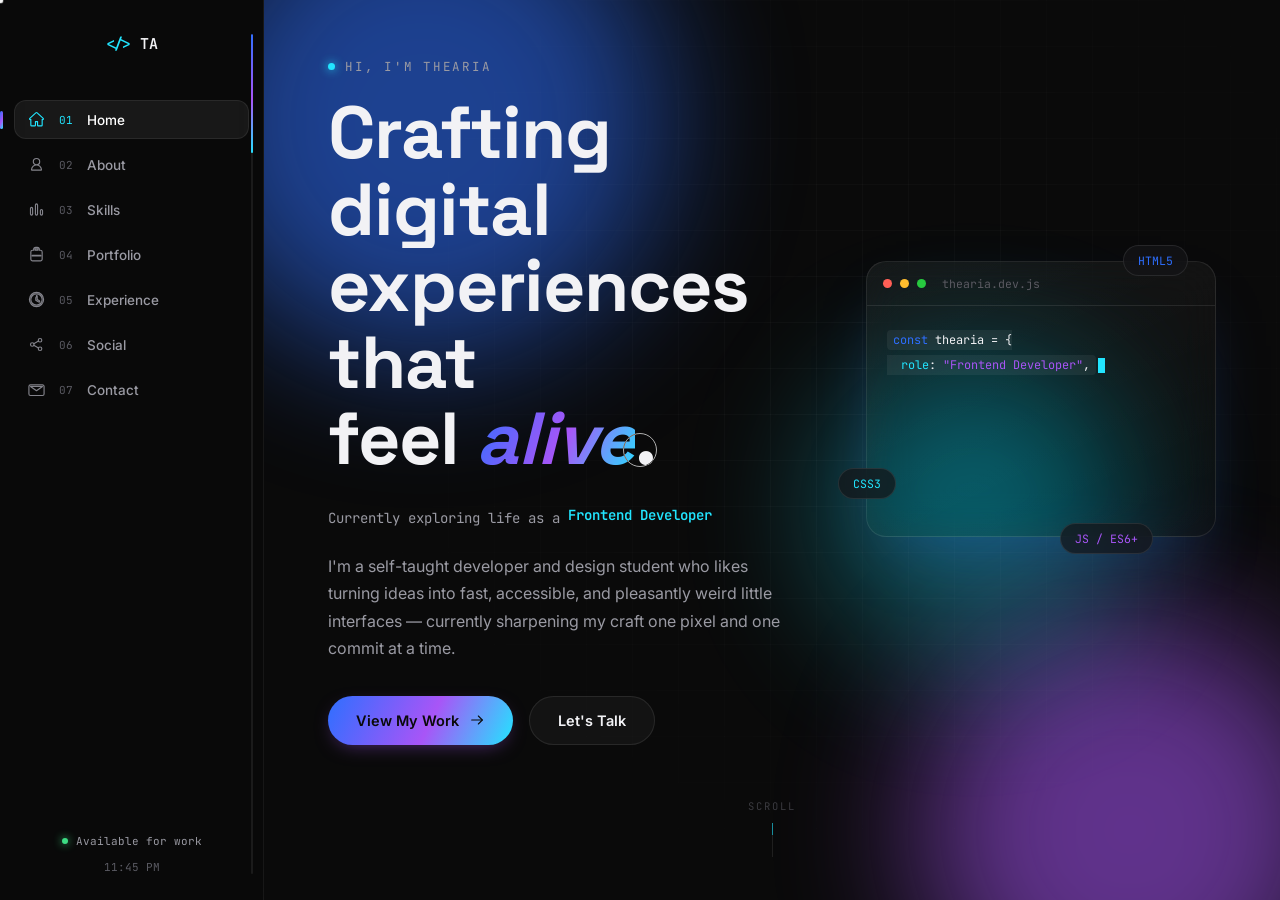
==== commit b35ae199: "feat(mobile): fully responsive layout with bottom navigation & improved touch UX" ====
--- a/index.html
+++ b/index.html
@@ -590,6 +590,141 @@
     </div>
   </main>
 
-  <script src="./script.js"></script>
+  <!-- ======================= -->
+  <!-- Mobile Teaser (visible only on screens ≤ 640px) -->
+  <!-- ======================= -->
+  <div class="mobile-teaser" role="main" aria-label="TheAria mobile landing page">
+
+    <!-- Animated ambient background -->
+    <div class="mt-bg" aria-hidden="true">
+      <span class="mt-orb mt-orb-a"></span>
+      <span class="mt-orb mt-orb-b"></span>
+      <span class="mt-orb mt-orb-c"></span>
+      <span class="mt-grid"></span>
+    </div>
+
+    <!-- Scrollable inner wrapper -->
+    <div class="mt-scroll">
+
+      <!-- Top logotype bar -->
+      <div class="mt-topbar">
+        <span class="mt-logo-mark" aria-hidden="true">&lt;/&gt;</span>
+        <span class="mt-logo-name">TheAria</span>
+      </div>
+
+      <!-- Card -->
+      <div class="mt-card">
+
+        <!-- Status badges row -->
+        <div class="mt-badges" aria-label="Status">
+          <span class="mt-pill mt-pill-green">
+            <span class="mt-pill-dot" aria-hidden="true"></span>Available for work
+          </span>
+          <span class="mt-pill">
+            <span class="mt-pill-icon" aria-hidden="true">📍</span>Remote · Worldwide
+          </span>
+          <span class="mt-pill">
+            <span class="mt-pill-icon" aria-hidden="true">🚀</span>Open to opportunities
+          </span>
+        </div>
+
+        <!-- Avatar -->
+        <div class="mt-avatar-wrap" aria-label="TheAria profile photo">
+          <span class="mt-avatar-halo" aria-hidden="true"></span>
+          <span class="mt-avatar-ring" aria-hidden="true"></span>
+          <div class="mt-avatar">
+            <img
+              src="./assets/portfolioIMG.png"
+              alt="TheAria profile photo"
+              class="mt-avatar-img"
+              width="96"
+              height="96"
+              loading="eager"
+            />
+          </div>
+        </div>
+
+        <!-- Identity -->
+        <p class="mt-greeting">👋 Hello, I'm TheAria</p>
+        <h1 class="mt-headline">
+          <span class="text-gradient">Frontend Developer</span><br>
+          &amp; UI/UX Designer
+        </h1>
+
+        <!-- Bio -->
+        <p class="mt-bio">
+          I'm a self-taught developer and Computer Science student who turns ideas into fast,
+          accessible, and delightfully weird interfaces. I obsess over easing curves, contrast
+          ratios, and the exact right amount of whitespace. My goal: become a frontend engineer
+          who thinks like a designer.
+        </p>
+
+        <!-- Stats grid -->
+        <div class="mt-stats" aria-label="Quick stats">
+          <div class="mt-stat">
+            <span class="mt-stat-value">2+</span>
+            <span class="mt-stat-label">Years coding</span>
+          </div>
+          <div class="mt-stat">
+            <span class="mt-stat-value">15+</span>
+            <span class="mt-stat-label">Projects shipped</span>
+          </div>
+          <div class="mt-stat">
+            <span class="mt-stat-value">3</span>
+            <span class="mt-stat-label">Hackathons</span>
+          </div>
+          <div class="mt-stat">
+            <span class="mt-stat-value">100%</span>
+            <span class="mt-stat-label">Curiosity</span>
+          </div>
+        </div>
+
+        <!-- Skill tags -->
+        <div class="mt-skills" aria-label="Core skills">
+          <span class="mt-skill-tag">HTML5</span>
+          <span class="mt-skill-tag">CSS3</span>
+          <span class="mt-skill-tag">JavaScript</span>
+          <span class="mt-skill-tag">React</span>
+          <span class="mt-skill-tag">Figma</span>
+          <span class="mt-skill-tag">GSAP</span>
+        </div>
+
+        <!-- Social icons -->
+        <div class="mt-socials" aria-label="Social links">
+          <a href="#" class="mt-social-btn" aria-label="GitHub" onclick="return false;">
+            <svg viewBox="0 0 24 24" aria-hidden="true"><path class="icon-solid" d="M12 3.2c-5 0-9 4-9 9 0 4 2.6 7.4 6.2 8.6.5.1.6-.2.6-.5v-1.9c-2.6.6-3.1-1.1-3.1-1.1-.4-1-1-1.3-1-1.3-.9-.6.1-.6.1-.6 1 .1 1.5 1 1.5 1 .9 1.5 2.3 1.1 2.9.8.1-.6.3-1.1.6-1.4-2-.2-4.2-1-4.2-4.5 0-1 .3-1.8 1-2.5-.1-.2-.4-1.2.1-2.5 0 0 .8-.3 2.7 1 .8-.2 1.6-.3 2.5-.3s1.7.1 2.5.3c1.9-1.3 2.7-1 2.7-1 .5 1.3.2 2.3.1 2.5.6.7 1 1.5 1 2.5 0 3.5-2.2 4.3-4.2 4.5.3.3.6.9.6 1.8v2.6c0 .3.1.6.6.5 3.6-1.2 6.2-4.6 6.2-8.6 0-5-4-9-9-9z"/></svg>
+          </a>
+          <a href="#" class="mt-social-btn" aria-label="LinkedIn" onclick="return false;">
+            <svg viewBox="0 0 24 24" aria-hidden="true"><rect x="3.5" y="3.5" width="17" height="17" rx="3"/><path d="M7.8 10.2v6.3"/><circle class="icon-solid" cx="7.8" cy="7.4" r="0.9"/><path d="M11.6 16.5v-3.8c0-1.5 1-2.5 2.3-2.5 1.3 0 2.1 1 2.1 2.5v3.8"/><path d="M11.6 10.2v6.3"/></svg>
+          </a>
+          <a href="#" class="mt-social-btn" aria-label="X (Twitter)" onclick="return false;">
+            <svg viewBox="0 0 24 24" aria-hidden="true"><path d="M5 5l14 14"/><path d="M19 5 5 19"/></svg>
+          </a>
+          <a href="#" class="mt-social-btn" aria-label="Instagram" onclick="return false;">
+            <svg viewBox="0 0 24 24" aria-hidden="true"><rect x="3.5" y="3.5" width="17" height="17" rx="5"/><circle cx="12" cy="12" r="4"/><circle class="icon-solid" cx="16.8" cy="7.2" r="1"/></svg>
+          </a>
+          <a href="#" class="mt-social-btn" aria-label="Telegram" onclick="return false;">
+            <svg viewBox="0 0 24 24" aria-hidden="true"><circle cx="12" cy="12" r="9"/><path d="M6.5 12.2 17 7.8 14.2 17l-3-3.4-3.6-1.4z"/><path d="M10.6 13.7 17 7.8"/></svg>
+          </a>
+        </div>
+
+        <!-- CTAs -->
+        <a href="#" class="mt-cta-primary" onclick="this.blur(); return false;" title="Visit on desktop for the full interactive experience">
+          <span>View Full Portfolio</span>
+          <svg aria-hidden="true" viewBox="0 0 24 24" class="mt-cta-icon"><path d="M4 12h16"/><path d="M14 6l6 6-6 6"/></svg>
+        </a>
+        <p class="mt-cta-secondary">or explore on desktop &mdash; <em>recommended</em></p>
+
+      </div><!-- /.mt-card -->
+
+      <!-- Footer -->
+      <footer class="mt-footer" aria-label="Page footer">
+        Designed with ❤️ by TheAria &nbsp;·&nbsp; Best viewed on desktop
+      </footer>
+
+    </div><!-- /.mt-scroll -->
+  </div><!-- /.mobile-teaser -->
+
+  <script src="script.js"></script>
 </body>
 </html>
--- a/style.css
+++ b/style.css
@@ -215,11 +215,10 @@
 .btn-primary {
   color: #0A0A0A;
   background: var(--gradient-main);
-  box-shadow: 0 8px 30px -8px rgba(168, 85, 247, .55);
+  box-shadow: 0 6px 20px -8px rgba(168, 85, 247, .55);
 }
 .btn-primary:hover {
-  transform: translateY(-3px);
-  box-shadow: 0 14px 36px -8px rgba(34, 229, 255, .55);
+  box-shadow: 0 0px 30px -8px rgba(34, 229, 255, .55);
 }
 .btn-primary:hover .btn-icon {
   transform: translateX(4px);
@@ -470,7 +469,7 @@
   width: 100%;
   max-width: 1280px;
   margin: 0 auto;
-  padding: 0 64px;
+  padding: 64px 64px;
   max-height: 100%;
   overflow-y: auto;
   -webkit-overflow-scrolling: touch;
@@ -1087,7 +1086,7 @@
   gap: 24px;
   overflow-x: auto;
   scroll-snap-type: x mandatory;
-  padding-bottom: 8px;
+  padding-bottom: 60px;
   cursor: grab;
   touch-action: pan-x;
 }
@@ -1102,7 +1101,6 @@
 }
 .project-card:hover {
   transform: translateY(-8px);
-  box-shadow: 0 26px 50px -22px rgba(34, 229, 255, .25);
   border-color: rgba(255, 255, 255, .2);
 }
 .project-thumb {
@@ -1615,129 +1613,11 @@
   }
 }
 
+/* NOTE: The previous @media (max-width: 640px) desktop layout overrides are now
+   superseded by the Mobile Teaser section (section 17 above), which hides the
+   entire desktop experience and replaces it with a minimal branded card on mobile.
+   This block is kept only as a safety net. */
 @media (max-width: 640px) {
-  :root {
-    --nav-width: 0px;
-    --nav-height: 64px;
-  }
-
-  .side-nav {
-    width: 100%;
-    height: var(--nav-height);
-    flex-direction: row;
-    justify-content: space-between;
-    align-items: center;
-    top: auto;
-    bottom: 0;
-    padding: 0 8px;
-    border-right: none;
-    border-top: 1px solid rgba(255, 255, 255, .08);
-  }
-  .nav-brand {
-    display: none;
-  }
-  .nav-list {
-    flex-direction: row;
-    justify-content: space-around;
-    padding: 0;
-    gap: 0;
-    height: 100%;
-  }
-  .nav-link {
-    flex-direction: column;
-    gap: 4px;
-    padding: 8px 6px;
-    border-radius: 10px;
-  }
-  .nav-link.is-active::before {
-    left: 50%;
-    top: 2px;
-    transform: translateX(-50%);
-    width: 18px;
-    height: 3px;
-  }
-  .nav-foot,
-  .nav-progress {
-    display: none;
-  }
-
-  .sections-viewport {
-    left: 0;
-    width: 100%;
-  }
-
-  .section-inner {
-    padding: 0 22px;
-  }
-  .hero-inner {
-    padding-top: 9vh;
-  }
-  .hero-grid {
-    grid-template-columns: 1fr;
-    gap: 34px;
-  }
-  .hero-title {
-    font-size: clamp(2.1rem, 9vw, 2.7rem);
-  }
-  .hero-visual {
-    order: -1;
-    max-width: 300px;
-  }
-  .floating-tag {
-    display: none;
-  }
-  .hero-actions {
-    flex-direction: column;
-    align-items: stretch;
-  }
-  .scroll-hint {
-    display: none;
-  }
-
-  .about-grid {
-    grid-template-columns: 1fr;
-  }
-  .about-portrait {
-    flex-direction: column;
-    align-items: flex-start;
-    gap: 20px;
-  }
-  .about-stats {
-    grid-template-columns: repeat(2, 1fr);
-    gap: 22px;
-  }
-
-  .skills-grid {
-    grid-template-columns: 1fr;
-  }
-  .skill-group-note {
-    grid-column: auto;
-  }
-
-  .portfolio-head {
-    flex-direction: column;
-    align-items: flex-start;
-    gap: 16px;
-  }
-
-  .social-grid {
-    grid-template-columns: repeat(2, 1fr);
-  }
-  .card-featured {
-    grid-column: span 2;
-    flex-direction: column;
-    align-items: flex-start;
-  }
-
-  .contact-grid {
-    grid-template-columns: 1fr;
-    gap: 34px;
-  }
-  .contact-form {
-    padding: 26px;
-    gap: 22px;
-  }
-
   .has-no-cursor {
     cursor: auto;
   }
@@ -1753,7 +1633,486 @@
 }
 
 /* =================================================================
-   17. REDUCED MOTION
+   17. MOBILE TEASER — shown only on screens ≤ 640px
+   ================================================================= */
+
+/* Hidden on desktop by default */
+.mobile-teaser {
+  display: none;
+}
+
+@media (max-width: 640px) {
+
+  /* Hide all desktop-specific elements */
+  .side-nav,
+  .sections-viewport,
+  .cursor-dot,
+  .cursor-ring {
+    display: none !important;
+  }
+
+  /* Allow body to scroll naturally */
+  html,
+  body {
+    overflow: auto;
+    height: auto;
+    min-height: 100%;
+  }
+
+  /* TEASER WRAPPER */
+  .mobile-teaser {
+    display: block;
+    min-height: 100vh;
+    background: var(--void);
+    position: relative;
+    overflow-x: hidden;
+  }
+
+  /* AMBIENT BACKGROUND */
+  .mt-bg {
+    position: fixed;
+    inset: 0;
+    pointer-events: none;
+    z-index: 0;
+    overflow: hidden;
+  }
+  .mt-orb {
+    position: absolute;
+    border-radius: 50%;
+    filter: blur(80px);
+  }
+  .mt-orb-a {
+    width: 420px; height: 420px;
+    background: var(--electric-blue);
+    opacity: .18;
+    top: -160px; left: -140px;
+    animation: mt-drift 14s ease-in-out infinite;
+  }
+  .mt-orb-b {
+    width: 320px; height: 320px;
+    background: var(--neon-purple);
+    opacity: .16;
+    bottom: -120px; right: -100px;
+    animation: mt-drift 18s ease-in-out infinite reverse;
+  }
+  .mt-orb-c {
+    width: 220px; height: 220px;
+    background: var(--cyan-glow);
+    opacity: .1;
+    top: 38%; left: 50%;
+    animation: mt-drift 11s ease-in-out infinite 2s;
+  }
+  .mt-grid {
+    position: absolute;
+    inset: 0;
+    background-image:
+      linear-gradient(rgba(255,255,255,.028) 1px, transparent 1px),
+      linear-gradient(90deg, rgba(255,255,255,.028) 1px, transparent 1px);
+    background-size: 38px 38px;
+    mask-image: radial-gradient(ellipse at 50% 30%, rgba(0,0,0,.75), transparent 68%);
+  }
+  @keyframes mt-drift {
+    0%, 100% { transform: translate(0, 0) scale(1); }
+    33%       { transform: translate(18px, 14px) scale(1.05); }
+    66%       { transform: translate(-12px, 20px) scale(.97); }
+  }
+
+  /* SCROLL WRAPPER */
+  .mt-scroll {
+    position: relative;
+    z-index: 2;
+    display: flex;
+    flex-direction: column;
+    align-items: center;
+    min-height: 100vh;
+    padding: 20px 16px 16px;
+  }
+
+  /* TOP LOGOTYPE */
+  .mt-topbar {
+    display: flex;
+    align-items: center;
+    gap: 8px;
+    margin-bottom: 16px;
+    font-family: var(--font-mono);
+    font-weight: 600;
+    font-size: 13px;
+    color: var(--text-muted);
+    letter-spacing: .05em;
+  }
+  .mt-logo-mark {
+    color: var(--cyan-glow);
+    font-size: 16px;
+  }
+  .mt-logo-name {
+    color: var(--text-primary);
+  }
+
+  /* CARD */
+  .mt-card {
+    width: 100%;
+    max-width: 400px;
+    flex: 1;
+    display: flex;
+    flex-direction: column;
+    align-items: center;
+    text-align: center;
+    background: linear-gradient(160deg, rgba(255,255,255,.068) 0%, rgba(255,255,255,.016) 100%);
+    border: 1px solid rgba(255,255,255,.11);
+    border-radius: 28px;
+    padding: 24px 20px 22px;
+    backdrop-filter: blur(28px) saturate(160%);
+    -webkit-backdrop-filter: blur(28px) saturate(160%);
+    box-shadow:
+      0 0 0 1px rgba(255,255,255,.06) inset,
+      0 0 40px -10px rgba(34,229,255,.08),
+      0 40px 80px -30px rgba(46,111,255,.28);
+    animation: mt-card-glow 5s ease-in-out infinite;
+  }
+  @keyframes mt-card-glow {
+    0%, 100% {
+      box-shadow:
+        0 0 0 1px rgba(255,255,255,.06) inset,
+        0 0 40px -10px rgba(34,229,255,.08),
+        0 40px 80px -30px rgba(46,111,255,.28);
+    }
+    50% {
+      box-shadow:
+        0 0 0 1px rgba(255,255,255,.06) inset,
+        0 0 55px -10px rgba(34,229,255,.18),
+        0 40px 80px -30px rgba(168,85,247,.32);
+    }
+  }
+
+  /* STATUS BADGES */
+  .mt-badges {
+    display: flex;
+    flex-wrap: wrap;
+    gap: 5px;
+    justify-content: center;
+    margin-bottom: 16px;
+  }
+  .mt-pill {
+    display: inline-flex;
+    align-items: center;
+    gap: 5px;
+    padding: 4px 10px;
+    border-radius: 100px;
+    font-family: var(--font-mono);
+    font-size: 9.5px;
+    letter-spacing: .04em;
+    color: var(--text-muted);
+    background: rgba(255,255,255,.05);
+    border: 1px solid var(--border-glass);
+  }
+  .mt-pill-green {
+    color: #3ddc84;
+    background: rgba(61,220,132,.08);
+    border-color: rgba(61,220,132,.22);
+  }
+  .mt-pill-dot {
+    width: 5px; height: 5px;
+    border-radius: 50%;
+    background: #3ddc84;
+    box-shadow: 0 0 6px #3ddc84;
+    animation: mt-pulse 2.2s ease-in-out infinite;
+  }
+  .mt-pill-icon {
+    font-size: 10px;
+    line-height: 1;
+  }
+  @keyframes mt-pulse {
+    0%, 100% { opacity: 1; }
+    50%       { opacity: .35; }
+  }
+
+  /* AVATAR */
+  .mt-avatar-wrap {
+    position: relative;
+    width: 100px; height: 100px;
+    margin-bottom: 14px;
+    display: flex;
+    align-items: center;
+    justify-content: center;
+    animation: mt-float 6s ease-in-out infinite;
+  }
+  @keyframes mt-float {
+    0%, 100% { transform: translateY(0); }
+    50%       { transform: translateY(-6px); }
+  }
+  .mt-avatar-halo {
+    position: absolute;
+    inset: -8px;
+    border-radius: 50%;
+    background: var(--gradient-main);
+    opacity: .2;
+    filter: blur(14px);
+  }
+  .mt-avatar-ring {
+    position: absolute;
+    inset: -3px;
+    border-radius: 50%;
+    padding: 2px;
+    background: var(--gradient-main);
+    -webkit-mask:
+      linear-gradient(#fff 0 0) content-box,
+      linear-gradient(#fff 0 0);
+    -webkit-mask-composite: xor;
+    mask-composite: exclude;
+    animation: mt-spin 8s linear infinite;
+  }
+  @keyframes mt-spin {
+    to { transform: rotate(360deg); }
+  }
+  .mt-avatar {
+    position: relative;
+    z-index: 1;
+    width: 96px; height: 96px;
+    border-radius: 50%;
+    overflow: hidden;
+    border: 2px solid rgba(255,255,255,.12);
+  }
+  .mt-avatar-img {
+    width: 100%; height: 100%;
+    object-fit: cover;
+    display: block;
+  }
+
+  /* IDENTITY */
+  .mt-greeting {
+    font-family: var(--font-mono);
+    font-size: 12px;
+    color: var(--text-muted);
+    margin-bottom: 7px;
+    letter-spacing: .04em;
+  }
+  .mt-headline {
+    font-family: var(--font-display);
+    font-weight: 700;
+    font-size: clamp(1.3rem, 5.8vw, 1.7rem);
+    line-height: 1.22;
+    letter-spacing: -0.015em;
+    color: var(--text-primary);
+    margin-bottom: 10px;
+  }
+
+  /* BIO */
+  .mt-bio {
+    font-family: var(--font-body);
+    font-size: 12.5px;
+    color: var(--text-muted);
+    line-height: 1.72;
+    max-width: 300px;
+    margin: 0 auto 14px;
+  }
+
+  /* STATS GRID */
+  .mt-stats {
+    display: grid;
+    grid-template-columns: repeat(4, 1fr);
+    gap: 6px;
+    width: 100%;
+    margin-bottom: 12px;
+    padding: 12px 8px;
+    background: rgba(255,255,255,.03);
+    border: 1px solid var(--border-glass);
+    border-radius: 16px;
+  }
+  .mt-stat {
+    display: flex;
+    flex-direction: column;
+    align-items: center;
+    gap: 3px;
+  }
+  .mt-stat-value {
+    font-family: var(--font-display);
+    font-size: 1.1rem;
+    font-weight: 700;
+    background: var(--gradient-main);
+    -webkit-background-clip: text;
+    background-clip: text;
+    color: transparent;
+    line-height: 1;
+  }
+  .mt-stat-label {
+    font-family: var(--font-mono);
+    font-size: 8px;
+    color: var(--text-faint);
+    letter-spacing: .03em;
+    text-align: center;
+    line-height: 1.3;
+  }
+
+  /* SKILL TAGS */
+  .mt-skills {
+    display: flex;
+    flex-wrap: wrap;
+    gap: 5px;
+    justify-content: center;
+    margin-bottom: 14px;
+  }
+  .mt-skill-tag {
+    font-family: var(--font-mono);
+    font-size: 10px;
+    padding: 4px 10px;
+    border-radius: 100px;
+    background: rgba(255,255,255,.05);
+    border: 1px solid var(--border-glass);
+    color: var(--text-muted);
+  }
+  .mt-skill-tag:nth-child(1) { color: #e34c26; border-color: rgba(227,76,38,.3); }
+  .mt-skill-tag:nth-child(2) { color: #5f97d7; border-color: rgba(95,151,215,.3); }
+  .mt-skill-tag:nth-child(3) { color: #f7df1e; border-color: rgba(247,223,30,.3); }
+  .mt-skill-tag:nth-child(4) { color: var(--cyan-glow); border-color: rgba(34,229,255,.3); }
+  .mt-skill-tag:nth-child(5) { color: var(--neon-purple); border-color: rgba(168,85,247,.3); }
+  .mt-skill-tag:nth-child(6) { color: #88ce02; border-color: rgba(136,206,2,.3); }
+
+  /* SOCIAL ICONS */
+  .mt-socials {
+    display: flex;
+    gap: 7px;
+    justify-content: center;
+    margin-bottom: 16px;
+  }
+  .mt-social-btn {
+    display: flex;
+    align-items: center;
+    justify-content: center;
+    width: 44px; height: 44px;
+    border-radius: 50%;
+    border: 1px solid var(--border-glass);
+    background: rgba(255,255,255,.04);
+    color: var(--text-muted);
+    text-decoration: none;
+    transition: background .25s, border-color .25s, color .25s, transform .2s;
+  }
+  .mt-social-btn:active {
+    transform: scale(.9);
+    background: rgba(255,255,255,.1);
+    border-color: var(--cyan-glow);
+    color: var(--cyan-glow);
+  }
+  .mt-social-btn svg {
+    width: 18px; height: 18px;
+    color: inherit;
+    display: block;
+  }
+  .mt-social-btn svg path,
+  .mt-social-btn svg rect,
+  .mt-social-btn svg circle:not(.icon-solid) {
+    fill: none;
+    stroke: currentColor;
+    stroke-width: 1.6;
+    stroke-linecap: round;
+    stroke-linejoin: round;
+  }
+  .mt-social-btn svg .icon-solid {
+    fill: currentColor;
+    stroke: none;
+  }
+
+  /* CTA BUTTONS */
+  .mt-cta-primary {
+    display: inline-flex;
+    align-items: center;
+    justify-content: center;
+    gap: 10px;
+    width: 100%;
+    padding: 14px 22px;
+    border-radius: 100px;
+    font-family: var(--font-body);
+    font-weight: 600;
+    font-size: 14px;
+    color: #0a0a0a;
+    background: var(--gradient-main);
+    box-shadow: 0 8px 28px -8px rgba(168,85,247,.6);
+    text-decoration: none;
+    margin-bottom: 9px;
+    transition: transform .3s var(--ease), box-shadow .3s var(--ease);
+  }
+  .mt-cta-primary:active {
+    transform: scale(.97);
+  }
+  .mt-cta-icon {
+    width: 16px; height: 16px;
+    flex-shrink: 0;
+  }
+  .mt-cta-icon path {
+    stroke: currentColor;
+    fill: none;
+    stroke-width: 1.7;
+    stroke-linecap: round;
+    stroke-linejoin: round;
+  }
+  .mt-cta-secondary {
+    font-family: var(--font-mono);
+    font-size: 10px;
+    color: var(--text-faint);
+    letter-spacing: .03em;
+    margin: 0;
+  }
+  .mt-cta-secondary em {
+    color: var(--cyan-glow);
+    font-style: normal;
+  }
+
+  /* FOOTER */
+  .mt-footer {
+    width: 100%;
+    max-width: 400px;
+    text-align: center;
+    font-family: var(--font-mono);
+    font-size: 9.5px;
+    color: var(--text-faint);
+    letter-spacing: .04em;
+    padding: 14px 0 4px;
+  }
+
+  /* MISC */
+  .has-no-cursor { cursor: auto; }
+}
+
+/* Very small screens (320px) */
+@media (max-width: 360px) {
+  .mt-card {
+    padding: 18px 14px 16px;
+    border-radius: 22px;
+  }
+  .mt-headline {
+    font-size: 1.2rem;
+  }
+  .mt-stats {
+    grid-template-columns: repeat(2, 1fr);
+    gap: 10px;
+    padding: 12px;
+  }
+  .mt-stat-value {
+    font-size: .95rem;
+  }
+  .mt-bio {
+    font-size: 12px;
+  }
+  .mt-avatar-wrap {
+    width: 86px; height: 86px;
+  }
+  .mt-avatar {
+    width: 80px; height: 80px;
+  }
+}
+
+/* Reduced motion */
+@media (prefers-reduced-motion: reduce) {
+  .mt-orb-a, .mt-orb-b, .mt-orb-c,
+  .mt-avatar-ring,
+  .mt-avatar-wrap,
+  .mt-pill-dot,
+  .mt-card {
+    animation: none !important;
+  }
+}
+
+/* =================================================================
+   18. REDUCED MOTION
    ================================================================= */
 @media (prefers-reduced-motion: reduce) {
   * {
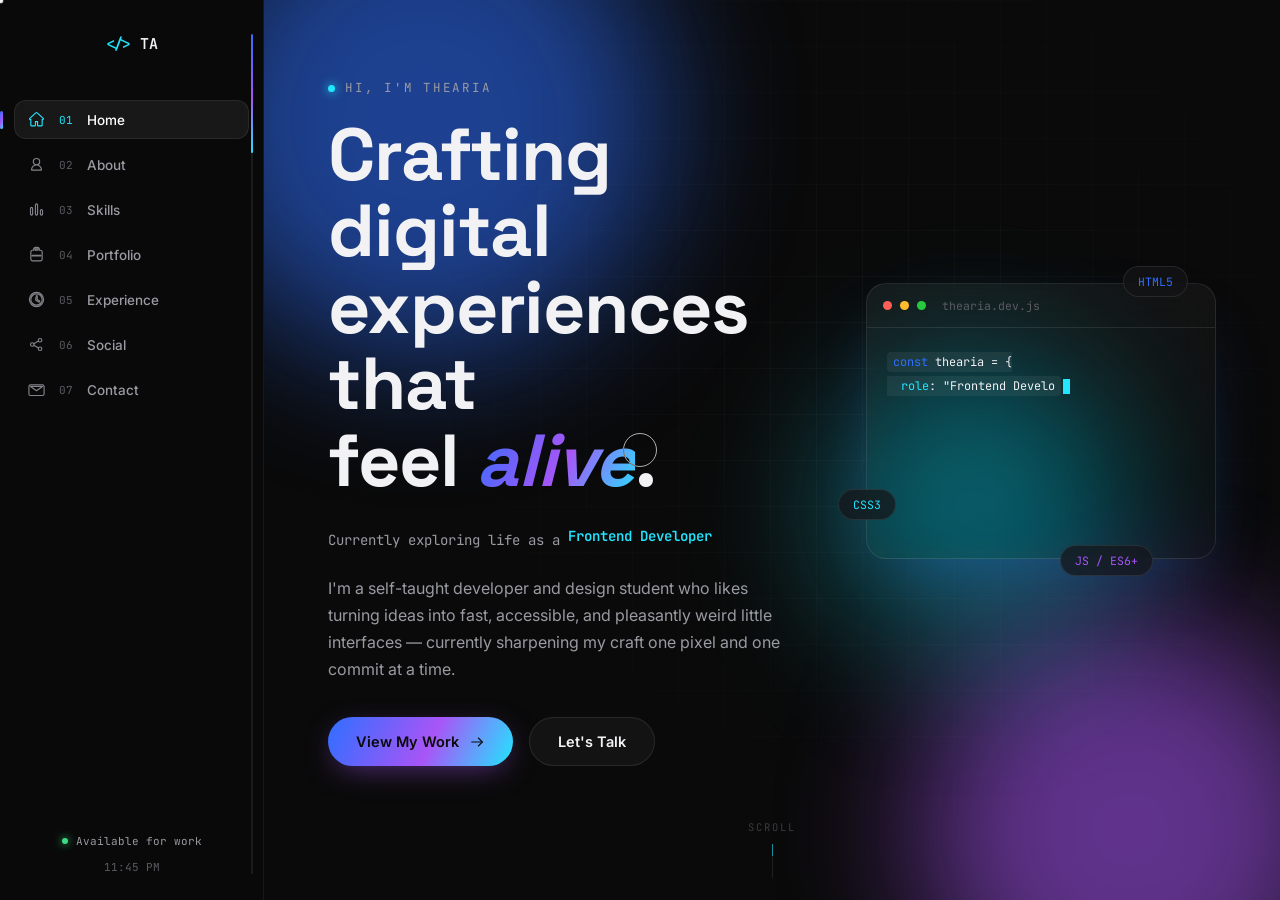
==== commit d720f3ef: "Update project version to 1.0.0" ====
--- a/index.html
+++ b/index.html
@@ -493,42 +493,115 @@
             <h2 class="section-title">Find me <span class="text-gradient">online.</span></h2>
           </div>
 
-          <div class="social-grid">
-            <a href="#" class="social-card glass card-featured reveal-up">
-              <svg class="social-icon" aria-hidden="true"><use href="#icon-github"></use></svg>
-              <span class="social-name">GitHub</span>
-              <span class="social-handle">@TheAria · code &amp; experiments</span>
-            </a>
-            <a href="#" class="social-card glass reveal-up">
-              <svg class="social-icon" aria-hidden="true"><use href="#icon-linkedin"></use></svg>
-              <span class="social-name">LinkedIn</span>
-              <span class="social-handle">TheAria</span>
-            </a>
-            <a href="#" class="social-card glass reveal-up">
-              <svg class="social-icon" aria-hidden="true"><use href="#icon-dribbble"></use></svg>
-              <span class="social-name">Dribbble</span>
-              <span class="social-handle">@TheAria</span>
-            </a>
-            <a href="#" class="social-card glass reveal-up">
-              <svg class="social-icon" aria-hidden="true"><use href="#icon-behance"></use></svg>
-              <span class="social-name">Behance</span>
-              <span class="social-handle">/TheAria</span>
-            </a>
-            <a href="#" class="social-card glass reveal-up">
-              <svg class="social-icon" aria-hidden="true"><use href="#icon-instagram"></use></svg>
-              <span class="social-name">Instagram</span>
-              <span class="social-handle">@thearia.codes</span>
-            </a>
-            <a href="#" class="social-card glass reveal-up">
-              <svg class="social-icon" aria-hidden="true"><use href="#icon-x"></use></svg>
-              <span class="social-name">X</span>
-              <span class="social-handle">@TheAriaDev</span>
-            </a>
-            <a href="#" class="social-card glass reveal-up">
-              <svg class="social-icon" aria-hidden="true"><use href="#icon-telegram"></use></svg>
-              <span class="social-name">Telegram</span>
-              <span class="social-handle">@TheAria</span>
-            </a>
+          <div class="sl-shell reveal-up">
+            <p class="sl-tagline">All my corners of the internet — in one place.</p>
+
+            <nav class="sl-roster glass" aria-label="Social media links">
+
+              <!-- GitHub -->
+              <a href="#" class="sl-item" aria-label="GitHub — @TheAria">
+                <span class="sl-icon" aria-hidden="true">
+                  <svg viewBox="0 0 24 24" width="18" height="18"><path fill="currentColor" d="M12 3.2c-5 0-9 4-9 9 0 4 2.6 7.4 6.2 8.6.5.1.6-.2.6-.5v-1.9c-2.6.6-3.1-1.1-3.1-1.1-.4-1-1-1.3-1-1.3-.9-.6.1-.6.1-.6 1 .1 1.5 1 1.5 1 .9 1.5 2.3 1.1 2.9.8.1-.6.3-1.1.6-1.4-2-.2-4.2-1-4.2-4.5 0-1 .3-1.8 1-2.5-.1-.2-.4-1.2.1-2.5 0 0 .8-.3 2.7 1 .8-.2 1.6-.3 2.5-.3s1.7.1 2.5.3c1.9-1.3 2.7-1 2.7-1 .5 1.3.2 2.3.1 2.5.6.7 1 1.5 1 2.5 0 3.5-2.2 4.3-4.2 4.5.3.3.6.9.6 1.8v2.6c0 .3.1.6.6.5 3.6-1.2 6.2-4.6 6.2-8.6 0-5-4-9-9-9z"/></svg>
+                </span>
+                <span class="sl-platform">GitHub</span>
+                <span class="sl-sep" aria-hidden="true"></span>
+                <span class="sl-handle">@TheAria</span>
+                <span class="sl-arrow" aria-hidden="true">
+                  <svg viewBox="0 0 16 16" width="14" height="14" fill="none" stroke="currentColor" stroke-width="1.6" stroke-linecap="round" stroke-linejoin="round"><path d="M3 8h10"/><path d="M9 4l4 4-4 4"/></svg>
+                </span>
+              </a>
+
+              <span class="sl-divider" aria-hidden="true"></span>
+
+              <!-- LinkedIn -->
+              <a href="#" class="sl-item" aria-label="LinkedIn — TheAria">
+                <span class="sl-icon" aria-hidden="true">
+                  <svg viewBox="0 0 24 24" width="18" height="18" fill="none" stroke="currentColor" stroke-width="1.6" stroke-linecap="round" stroke-linejoin="round"><rect x="3.5" y="3.5" width="17" height="17" rx="3"/><path d="M7.8 10.2v6.3"/><circle cx="7.8" cy="7.4" r="0.9" fill="currentColor" stroke="none"/><path d="M11.6 16.5v-3.8c0-1.5 1-2.5 2.3-2.5 1.3 0 2.1 1 2.1 2.5v3.8"/><path d="M11.6 10.2v6.3"/></svg>
+                </span>
+                <span class="sl-platform">LinkedIn</span>
+                <span class="sl-sep" aria-hidden="true"></span>
+                <span class="sl-handle">TheAria</span>
+                <span class="sl-arrow" aria-hidden="true">
+                  <svg viewBox="0 0 16 16" width="14" height="14" fill="none" stroke="currentColor" stroke-width="1.6" stroke-linecap="round" stroke-linejoin="round"><path d="M3 8h10"/><path d="M9 4l4 4-4 4"/></svg>
+                </span>
+              </a>
+
+              <span class="sl-divider" aria-hidden="true"></span>
+
+              <!-- Dribbble -->
+              <a href="#" class="sl-item" aria-label="Dribbble — @TheAria">
+                <span class="sl-icon" aria-hidden="true">
+                  <svg viewBox="0 0 24 24" width="18" height="18" fill="none" stroke="currentColor" stroke-width="1.6" stroke-linecap="round" stroke-linejoin="round"><circle cx="12" cy="12" r="8.5"/><path d="M4.5 9.8c4.6 1.5 9.7 1.5 14.6-.4"/><path d="M9 4.2c2.4 3.4 3.8 7.8 3.6 15.4"/><path d="M5 18.4c2.8-3.6 6.8-5 12.8-3.6"/></svg>
+                </span>
+                <span class="sl-platform">Dribbble</span>
+                <span class="sl-sep" aria-hidden="true"></span>
+                <span class="sl-handle">@TheAria</span>
+                <span class="sl-arrow" aria-hidden="true">
+                  <svg viewBox="0 0 16 16" width="14" height="14" fill="none" stroke="currentColor" stroke-width="1.6" stroke-linecap="round" stroke-linejoin="round"><path d="M3 8h10"/><path d="M9 4l4 4-4 4"/></svg>
+                </span>
+              </a>
+
+              <span class="sl-divider" aria-hidden="true"></span>
+
+              <!-- Behance -->
+              <a href="#" class="sl-item" aria-label="Behance — /TheAria">
+                <span class="sl-icon" aria-hidden="true">
+                  <svg viewBox="0 0 24 24" width="18" height="18" fill="none" stroke="currentColor" stroke-width="1.6" stroke-linecap="round" stroke-linejoin="round"><rect x="3" y="8.5" width="8" height="7.5" rx="1.5"/><path d="M3 11.8h6"/><path d="M13 16h7.5"/><path d="M13 12.3h6.2"/><path d="M14.6 12.3c.3-1.4 1.5-2.3 3-2.3 1.8 0 3 1.2 3.2 3"/><path d="M14.5 13.5c0 1.7 1.3 2.9 3 2.9 1.3 0 2.3-.6 2.8-1.6"/></svg>
+                </span>
+                <span class="sl-platform">Behance</span>
+                <span class="sl-sep" aria-hidden="true"></span>
+                <span class="sl-handle">/TheAria</span>
+                <span class="sl-arrow" aria-hidden="true">
+                  <svg viewBox="0 0 16 16" width="14" height="14" fill="none" stroke="currentColor" stroke-width="1.6" stroke-linecap="round" stroke-linejoin="round"><path d="M3 8h10"/><path d="M9 4l4 4-4 4"/></svg>
+                </span>
+              </a>
+
+              <span class="sl-divider" aria-hidden="true"></span>
+
+              <!-- Instagram -->
+              <a href="#" class="sl-item" aria-label="Instagram — @thearia.codes">
+                <span class="sl-icon" aria-hidden="true">
+                  <svg viewBox="0 0 24 24" width="18" height="18" fill="none" stroke="currentColor" stroke-width="1.6" stroke-linecap="round" stroke-linejoin="round"><rect x="3.5" y="3.5" width="17" height="17" rx="5"/><circle cx="12" cy="12" r="4"/><circle cx="16.8" cy="7.2" r="1" fill="currentColor" stroke="none"/></svg>
+                </span>
+                <span class="sl-platform">Instagram</span>
+                <span class="sl-sep" aria-hidden="true"></span>
+                <span class="sl-handle">@thearia.codes</span>
+                <span class="sl-arrow" aria-hidden="true">
+                  <svg viewBox="0 0 16 16" width="14" height="14" fill="none" stroke="currentColor" stroke-width="1.6" stroke-linecap="round" stroke-linejoin="round"><path d="M3 8h10"/><path d="M9 4l4 4-4 4"/></svg>
+                </span>
+              </a>
+
+              <span class="sl-divider" aria-hidden="true"></span>
+
+              <!-- X (Twitter) -->
+              <a href="#" class="sl-item" aria-label="X — @TheAriaDev">
+                <span class="sl-icon" aria-hidden="true">
+                  <svg viewBox="0 0 24 24" width="18" height="18" fill="none" stroke="currentColor" stroke-width="1.8" stroke-linecap="round"><path d="M5 5l14 14"/><path d="M19 5 5 19"/></svg>
+                </span>
+                <span class="sl-platform">X</span>
+                <span class="sl-sep" aria-hidden="true"></span>
+                <span class="sl-handle">@TheAriaDev</span>
+                <span class="sl-arrow" aria-hidden="true">
+                  <svg viewBox="0 0 16 16" width="14" height="14" fill="none" stroke="currentColor" stroke-width="1.6" stroke-linecap="round" stroke-linejoin="round"><path d="M3 8h10"/><path d="M9 4l4 4-4 4"/></svg>
+                </span>
+              </a>
+
+              <span class="sl-divider" aria-hidden="true"></span>
+
+              <!-- Telegram -->
+              <a href="#" class="sl-item" aria-label="Telegram — @TheAria">
+                <span class="sl-icon" aria-hidden="true">
+                  <svg viewBox="0 0 24 24" width="18" height="18" fill="none" stroke="currentColor" stroke-width="1.6" stroke-linecap="round" stroke-linejoin="round"><circle cx="12" cy="12" r="9"/><path d="M6.5 12.2 17 7.8 14.2 17l-3-3.4-3.6-1.4z"/><path d="M10.6 13.7 17 7.8"/></svg>
+                </span>
+                <span class="sl-platform">Telegram</span>
+                <span class="sl-sep" aria-hidden="true"></span>
+                <span class="sl-handle">@TheAria</span>
+                <span class="sl-arrow" aria-hidden="true">
+                  <svg viewBox="0 0 16 16" width="14" height="14" fill="none" stroke="currentColor" stroke-width="1.6" stroke-linecap="round" stroke-linejoin="round"><path d="M3 8h10"/><path d="M9 4l4 4-4 4"/></svg>
+                </span>
+              </a>
+
+            </nav>
           </div>
         </div>
       </section>
@@ -634,7 +707,7 @@
           <span class="mt-avatar-ring" aria-hidden="true"></span>
           <div class="mt-avatar">
             <img
-              src="./assets/portfolioIMG.png"
+              src="https://i.pravatar.cc/150?img=11"
               alt="TheAria profile photo"
               class="mt-avatar-img"
               width="96"
--- a/style.css
+++ b/style.css
@@ -129,7 +129,7 @@
 svg {
   color: inherit;
   flex-shrink: 0;
-  width: 20px;
+  width: 26px;
   height: 20px;
 }
 
@@ -215,10 +215,11 @@
 .btn-primary {
   color: #0A0A0A;
   background: var(--gradient-main);
-  box-shadow: 0 6px 20px -8px rgba(168, 85, 247, .55);
+  box-shadow: 0 8px 30px -8px rgba(168, 85, 247, .55);
 }
 .btn-primary:hover {
-  box-shadow: 0 0px 30px -8px rgba(34, 229, 255, .55);
+  transform: translateY(-3px);
+  box-shadow: 0 14px 36px -8px rgba(34, 229, 255, .55);
 }
 .btn-primary:hover .btn-icon {
   transform: translateX(4px);
@@ -469,7 +470,7 @@
   width: 100%;
   max-width: 1280px;
   margin: 0 auto;
-  padding: 64px 64px;
+  padding: 0 64px;
   max-height: 100%;
   overflow-y: auto;
   -webkit-overflow-scrolling: touch;
@@ -1086,7 +1087,7 @@
   gap: 24px;
   overflow-x: auto;
   scroll-snap-type: x mandatory;
-  padding-bottom: 60px;
+  padding-bottom: 8px;
   cursor: grab;
   touch-action: pan-x;
 }
@@ -1101,6 +1102,7 @@
 }
 .project-card:hover {
   transform: translateY(-8px);
+  box-shadow: 0 26px 50px -22px rgba(34, 229, 255, .25);
   border-color: rgba(255, 255, 255, .2);
 }
 .project-thumb {
@@ -1347,67 +1349,167 @@
 }
 
 /* ---------- 14. SOCIAL ---------- */
-.social-grid {
-  display: grid;
-  grid-template-columns: repeat(4, 1fr);
-  gap: 18px;
-}
-.social-card {
+/* ---------- 14. SOCIAL — ROSTER REDESIGN ---------- */
+.sl-shell {
   display: flex;
   flex-direction: column;
-  gap: 10px;
-  padding: 26px 22px;
+  align-items: flex-start;
+  gap: 28px;
+  width: 100%;
+}
+
+.sl-tagline {
+  font-family: var(--font-body);
+  font-size: 14.5px;
+  color: var(--text-faint);
+  letter-spacing: .03em;
+  text-align: center;
+  margin: 0;
+}
+
+.sl-roster {
+  /* glassmorphism container */
+  width: 100%;
+  max-width: 560px;
+  border-radius: 20px;
+  border: 1px solid var(--border-glass);
+  background: rgba(255, 255, 255, 0.032);
+  backdrop-filter: blur(18px);
+  -webkit-backdrop-filter: blur(18px);
+  overflow: hidden;
+  /* subtle top edge glow */
+  box-shadow:
+    0 0 0 1px rgba(34, 229, 255, .055) inset,
+    0 28px 60px -28px rgba(0, 0, 0, .55);
+}
+
+.sl-item {
+  display: flex;
+  align-items: center;
+  gap: 14px;
+  padding: 18px 26px;
+  text-decoration: none;
+  color: var(--text-primary);
   position: relative;
-  overflow: hidden;
-  transition: transform .45s var(--ease), border-color .45s, box-shadow .45s;
-}
-.social-card::after {
+  transition: transform .32s var(--ease), color .25s var(--ease), background .25s;
+  /* stagger via custom property set by JS if needed, otherwise fine as is */
+}
+
+.sl-item::before {
+  /* left accent bar that slides in on hover */
   content: '';
   position: absolute;
-  inset: 0;
+  left: 0;
+  top: 14%;
+  height: 72%;
+  width: 2px;
+  background: var(--cyan-glow);
+  border-radius: 0 2px 2px 0;
+  box-shadow: 0 0 8px var(--cyan-glow);
   opacity: 0;
-  background: var(--gradient-soft);
-  transition: opacity .45s;
-  pointer-events: none;
-}
-.social-card:hover {
-  transform: translateY(-6px);
-  border-color: rgba(255, 255, 255, .22);
-  box-shadow: 0 20px 40px -22px rgba(46, 111, 255, .4);
-}
-.social-card:hover::after {
+  transform: scaleY(.4);
+  transition: opacity .28s var(--ease), transform .28s var(--ease);
+}
+
+.sl-item:hover {
+  transform: translateX(3px);
+  color: var(--cyan-glow);
+  background: rgba(34, 229, 255, .038);
+}
+
+.sl-item:hover::before {
   opacity: 1;
-}
+  transform: scaleY(1);
+}
+
+.sl-icon {
+  display: flex;
+  align-items: center;
+  justify-content: center;
+  width: 32px;
+  height: 32px;
+  padding-right: 6px;
+  flex-shrink: 0;
+  color: var(--text-muted);
+  transition: color .25s var(--ease);
+}
+
+.sl-item:hover .sl-icon {
+  color: var(--cyan-glow);
+}
+
+.sl-platform {
+  font-family: var(--font-display);
+  font-weight: 600;
+  font-size: 0.975rem;
+  letter-spacing: .01em;
+  white-space: nowrap;
+  min-width: 82px;
+}
+
+.sl-sep {
+  /* thin dot separator between platform and handle */
+  display: block;
+  width: 3px;
+  height: 3px;
+  border-radius: 50%;
+  background: var(--text-faint);
+  flex-shrink: 0;
+  opacity: .55;
+  transition: background .25s;
+}
+
+.sl-item:hover .sl-sep {
+  background: var(--cyan-glow);
+}
+
+.sl-handle {
+  font-family: var(--font-mono);
+  font-size: 12.5px;
+  color: var(--text-muted);
+  flex: 1;
+  transition: color .25s var(--ease);
+  letter-spacing: .02em;
+}
+
+.sl-item:hover .sl-handle {
+  color: rgba(34, 229, 255, .75);
+}
+
+.sl-arrow {
+  display: flex;
+  align-items: center;
+  color: var(--text-faint);
+  opacity: 0;
+  transform: translateX(-6px);
+  transition: opacity .28s var(--ease), transform .28s var(--ease), color .25s;
+}
+
+.sl-item:hover .sl-arrow {
+  opacity: 1;
+  transform: translateX(0);
+  color: var(--cyan-glow);
+}
+
+.sl-divider {
+  display: block;
+  height: 1px;
+  margin: 0 26px;
+  background: linear-gradient(
+    90deg,
+    transparent 0%,
+    var(--border-glass) 15%,
+    rgba(34, 229, 255, .08) 50%,
+    var(--border-glass) 85%,
+    transparent 100%
+  );
+}
+
+/* Keep old .social-icon stroke rules untouched for any lingering refs */
 .social-icon {
   width: 24px;
   height: 24px;
   color: var(--cyan-glow);
-  position: relative;
-  z-index: 1;
-}
-.social-name {
-  font-family: var(--font-display);
-  font-weight: 600;
-  font-size: 1.05rem;
-  position: relative;
-  z-index: 1;
-}
-.social-handle {
-  font-family: var(--font-mono);
-  font-size: 11.5px;
-  color: var(--text-faint);
-  position: relative;
-  z-index: 1;
-}
-.card-featured {
-  grid-column: span 2;
-  flex-direction: row;
-  align-items: center;
-  gap: 18px;
-}
-.card-featured .social-icon {
-  width: 34px;
-  height: 34px;
 }
 
 /* ---------- 15. CONTACT + FOOTER ---------- */
@@ -1602,10 +1704,10 @@
     grid-column: span 2;
   }
   .social-grid {
-    grid-template-columns: repeat(3, 1fr);
+    /* legacy — no longer used */
   }
   .card-featured {
-    grid-column: span 3;
+    /* legacy — no longer used */
   }
   .contact-grid {
     grid-template-columns: 1fr;
